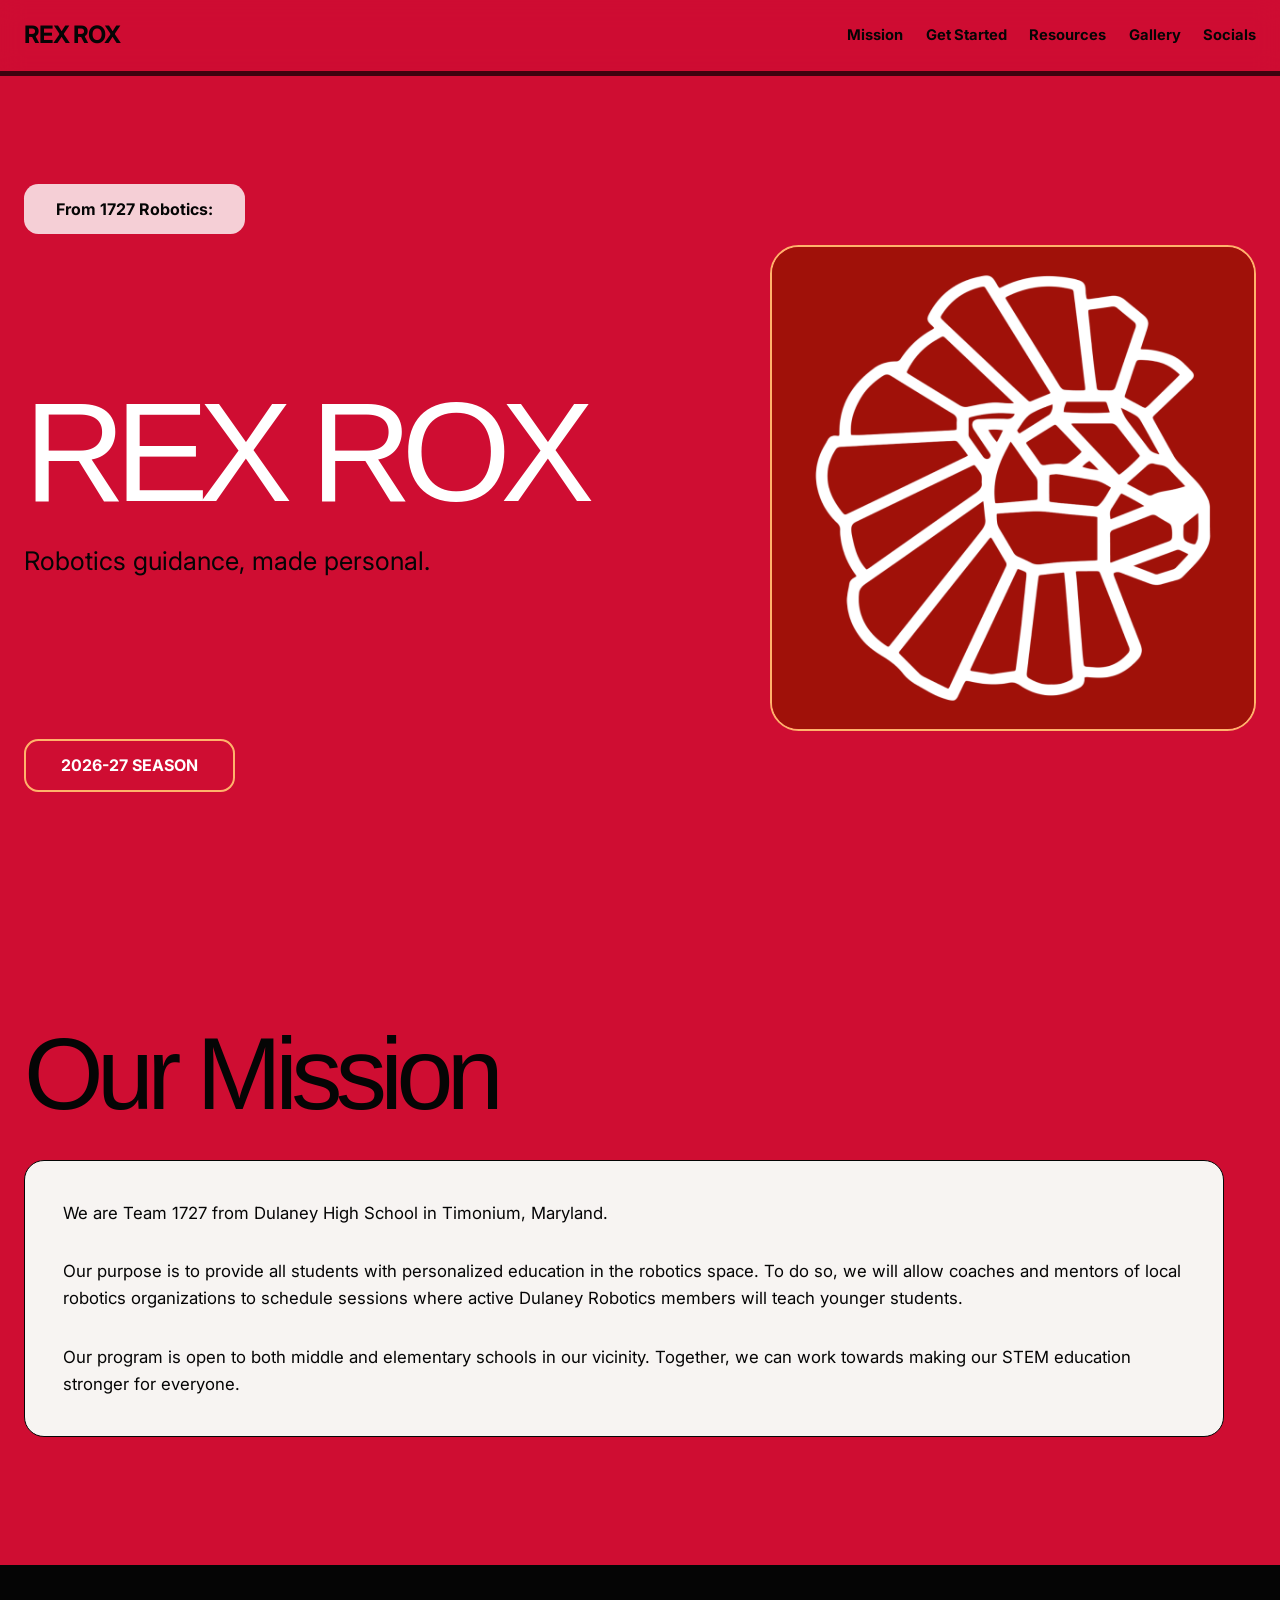
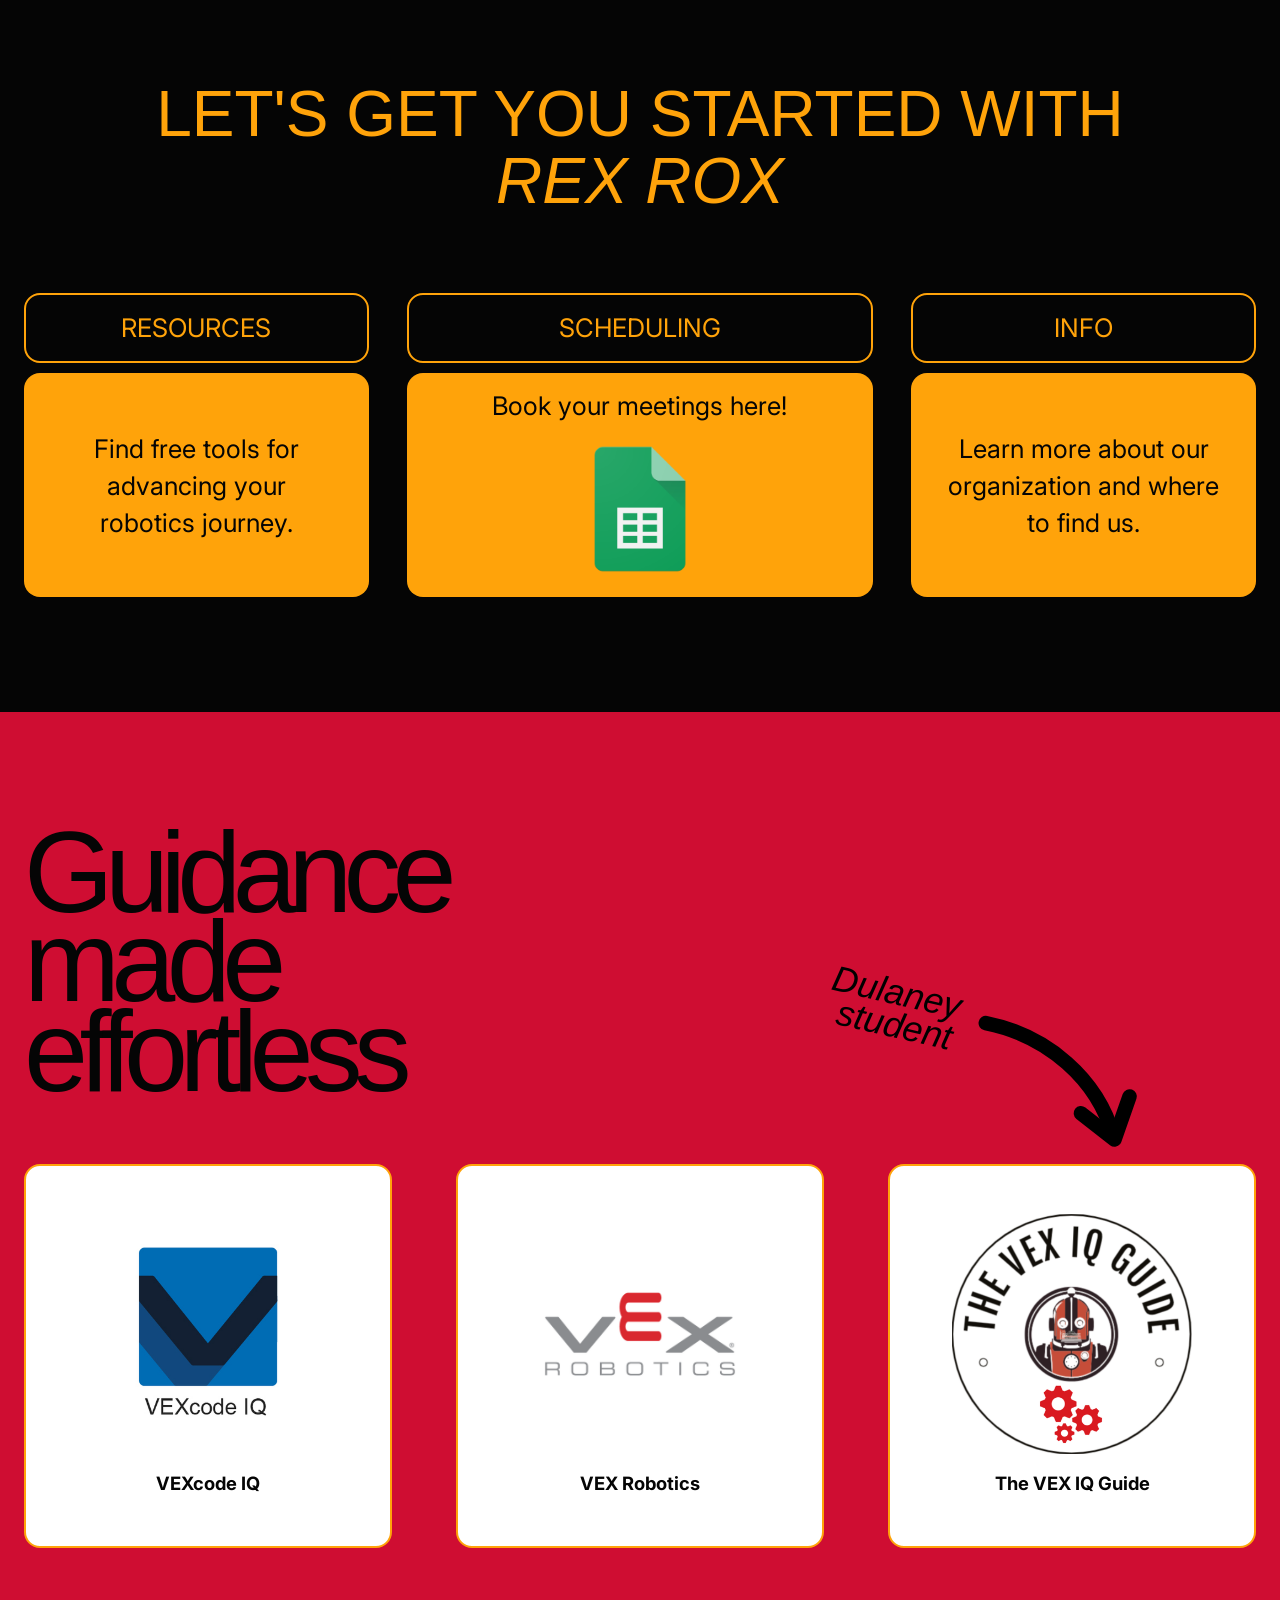
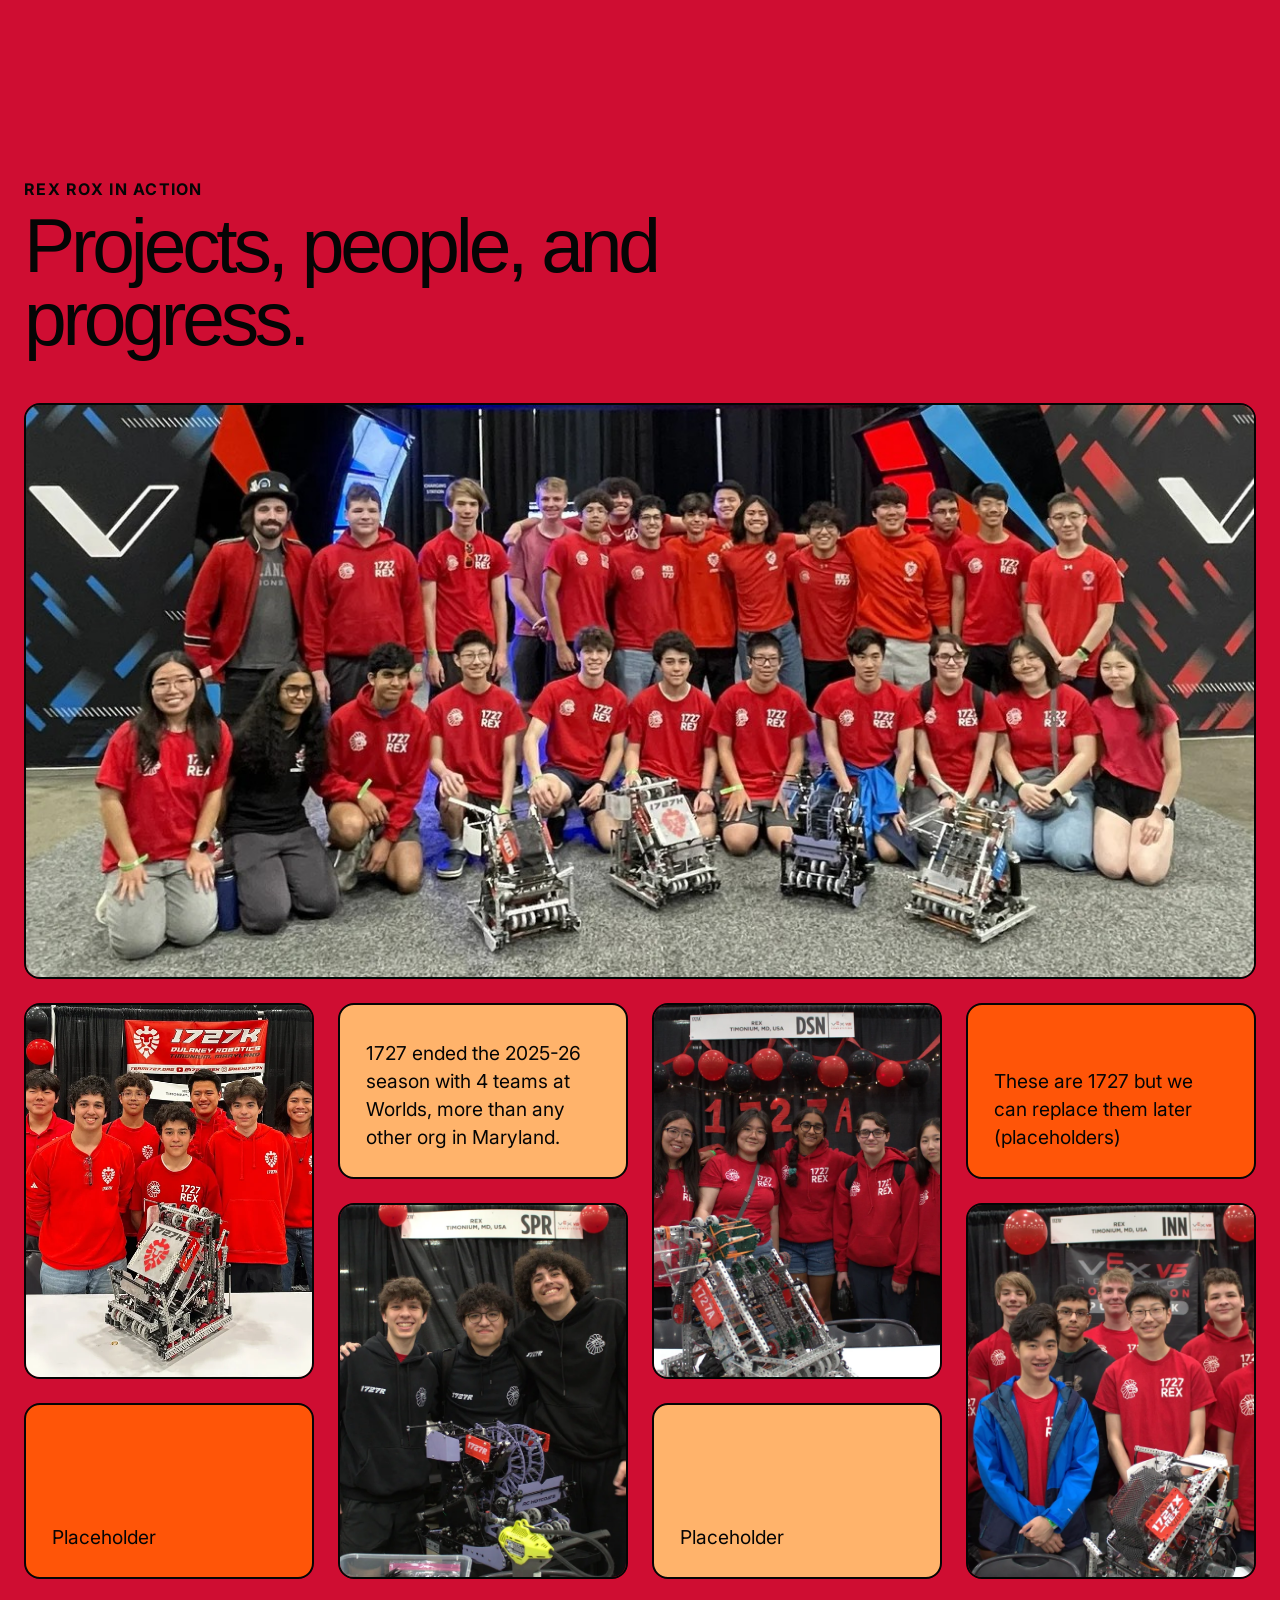
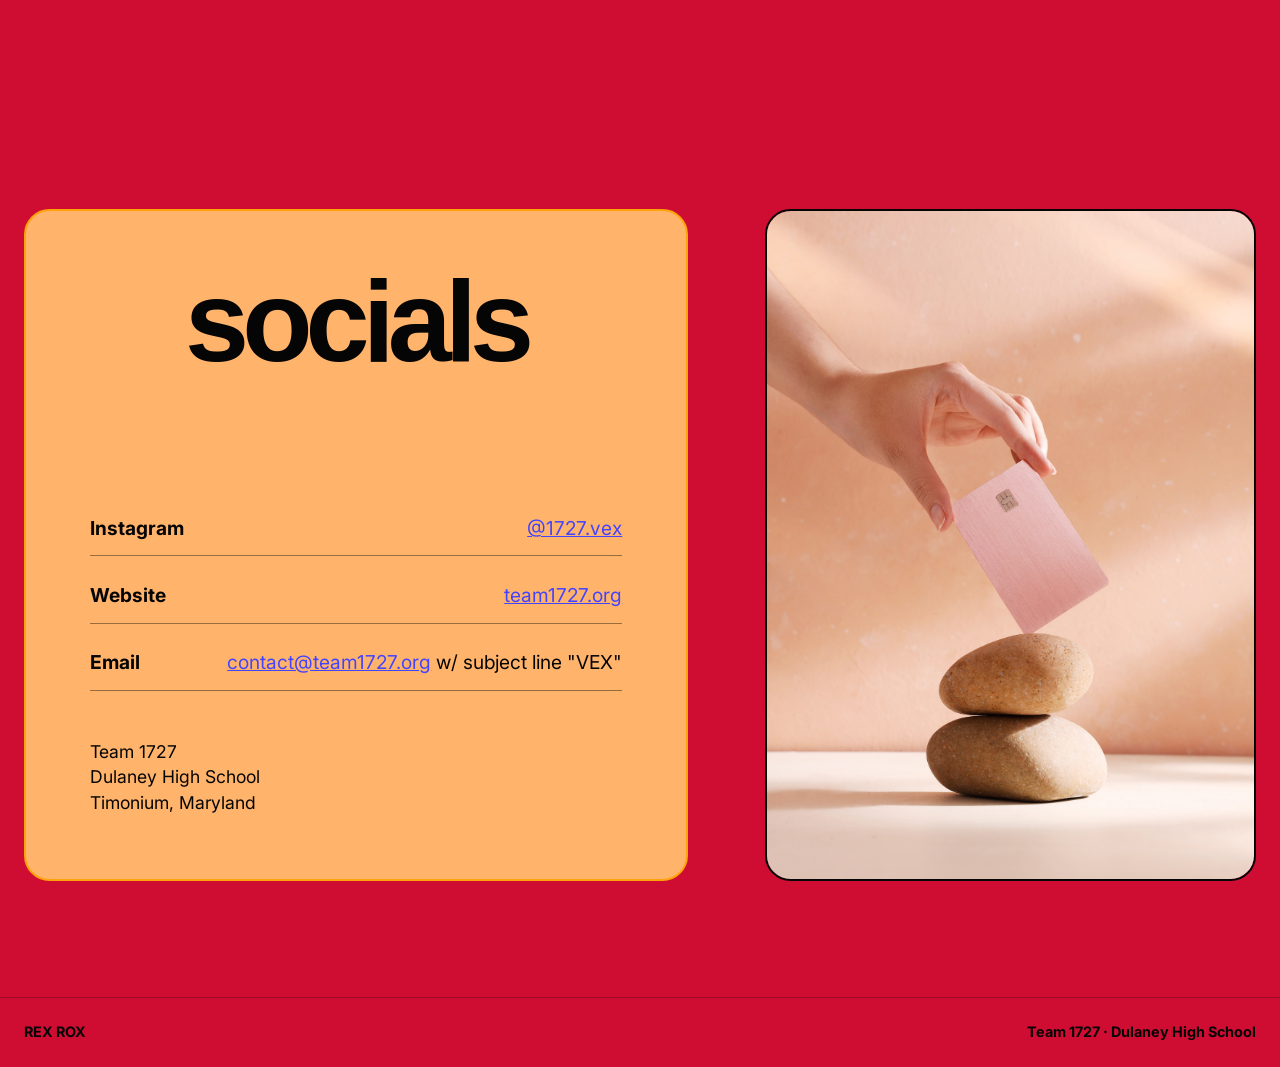
==== index.html @ f6fce79f "Initial commit" ====
<!doctype html>
<html lang="en">
<head>
    <meta charset="utf-8">
    <meta name="viewport" content="width=device-width, initial-scale=1">
    <meta name="description" content="REX ROX robotics mentoring and resources from Dulaney High School Team 1727.">
    <title>REX ROX | Dulaney Robotics</title>
    <link rel="stylesheet" href="css/style.css">
    <script src="js/main.js" defer></script>

    <link rel="preconnect" href="https://fonts.googleapis.com">
    <link rel="preconnect" href="https://fonts.gstatic.com" crossorigin>
    <link href="https://fonts.googleapis.com/css2?family=Anta&display=swap" rel="stylesheet">
    <link href="https://fonts.googleapis.com/css2?family=Inter:ital,opsz,wght@0,14..32,100..900;1,14..32,100..900&display=swap" rel="stylesheet">
</head>

<body>
    <header class="site-header">
        <a class="brand" href="#home" aria-label="REX ROX home">REX ROX</a>

        <button class="nav-toggle" type="button" aria-expanded="false" aria-controls="site-nav">
            <span class="sr-only">Toggle navigation</span>
            <span></span><span></span><span></span>
        </button>

        <nav id="site-nav" class="site-nav" aria-label="Main navigation">
            <a href="#mission">Mission</a>
            <a href="#get-started">Get Started</a>
            <a href="#resources">Resources</a>
            <a href="#gallery">Gallery</a>
            <a href="#socials">Socials</a>
        </nav>
    </header>

    <main>
        <section id="home" class="hero section-shell">
            <div class="hero-copy">
                <p class="issue-pill">From 1727 Robotics:</p>

                <div>
                    <h1>REX ROX</h1>
                    <p class="hero-kicker">Robotics guidance, made personal.</p>
                </div>

                <p class="date-pill">2026-27 SEASON</p>
            </div>

            <figure class="hero-media">
                <img src="assets/images/hero.jpg" alt="Person holding a smartphone over colorful fabric">
            </figure>
        </section>

        <section id="mission" class="mission section-shell">
            <h2>Our Mission</h2>

            <div class="mission-card">
                <p>We are Team 1727 from Dulaney High School in Timonium, Maryland.</p>

                <p>
                    Our purpose is to provide all students with personalized education in the robotics
                    space. To do so, we will allow coaches and mentors of local robotics organizations to
                    schedule sessions where active Dulaney Robotics members will teach younger students.
                </p>

                <p>
                    Our program is open to both middle and elementary schools in our vicinity. Together,
                    we can work towards making our STEM education stronger for everyone.
                </p>
            </div>
        </section>

        <section id="get-started" class="start-section">
            <div class="section-shell">
                <header class="start-heading">
                    <h2>LET'S GET YOU STARTED WITH<br><em>REX ROX</em></h2>
                </header>

                <div class="action-grid">
                    <a class="action-card action-card--resource" href="#resources">
                        <span class="action-label">RESOURCES</span>
                        <span class="action-body">Find free tools for advancing your robotics journey.</span>
                    </a>

                    <a class="action-card action-card--schedule" href="https://docs.google.com/spreadsheets/d/1IU0EUHsjymQOoODpuxYJ7cQ1q6GBQCWFBtuAosL1QFA/edit?gid=0#gid=0" target="_blank">
                        <span class="action-label">SCHEDULING</span>
                        <span class="action-media">
                            <span>Book your meetings here!</span>
                            <img src="assets/images/scheduling.png" alt="" aria-hidden="true">
                        </span>
                    </a>

                    <a class="action-card action-card--info" href="https://team1727.org/our-team" target="_blank">
                        <span class="action-label">INFO</span>
                        <span class="action-body">Learn more about our organization and where to find us.</span>
                    </a>
                </div>
            </div>
        </section>

        <section id="resources" class="resources section-shell">
            <div class="resources-heading">
                <h2>Guidance<br>made<br>effortless</h2>
                <img
                    class="student-callout"
                    src="assets/images/dulaney-student-arrow.svg"
                    alt="Dulaney student"
                >
            </div>

            <div class="resource-grid">
                <a class="resource-card" href="https://codeiq.vex.com/" target="_blank" rel="noopener">
                    <img src="assets/images/vexcode-iq.png" alt="VEXcode IQ">
                    <span>VEXcode IQ</span>
                </a>

                <a class="resource-card" href="https://www.vexrobotics.com/iq?srsltid=AfmBOopEetBI8MsRSYIRznDxkiEXMCBzP-EUGazJjkiBVzylo7LM4xaL" target="_blank" rel="noopener">
                    <img src="assets/images/vex-robotics.png" alt="VEX Robotics">
                    <span>VEX Robotics</span>
                </a>

                <a class="resource-card resource-card--featured" href="https://www.youtube.com/@TheVEXIQGuide" target="_blank" rel="noopener">
                    <img src="assets/images/vex-iq-guide.png" alt="The VEX IQ Guide">
                    <span>The VEX IQ Guide</span>
                </a>
            </div>
        </section>

        <section id="gallery" class="gallery section-shell">
            <header class="gallery-heading">
                <p class="eyebrow">REX ROX IN ACTION</p>
                <h2>Projects, people, and progress.</h2>
            </header>

            <div class="gallery-grid">
                <figure class="gallery-item gallery-item--large">
                    <img src="assets/images/gallery-placeholder-1.jpg" alt="Gallery placeholder">
                </figure>

                                
                <figure class="gallery-item gallery-item--tall">
                    <img src="assets/images/gallery-placeholder-5.jpg" alt="Gallery placeholder">
                </figure>

                <article class="gallery-note gallery-note--peach">
                    <p>1727 ended the 2025-26 season with 4 teams at Worlds, more than any other org in Maryland.</p>
                </article>

                <figure class="gallery-item gallery-item--tall">
                    <img src="assets/images/gallery-placeholder-2.jpg" alt="Gallery placeholder">
                </figure>
                
                <article class="gallery-note gallery-note--orange">
                    <p>These are 1727 but we can replace them later (placeholders)</p>
                </article>

                <figure class="gallery-item gallery-item--tall">
                    <img src="assets/images/gallery-placeholder-3.jpg" alt="Gallery placeholder">
                </figure>

                <figure class="gallery-item gallery-item--tall">
                    <img src="assets/images/gallery-placeholder-4.jpg" alt="Gallery placeholder">
                </figure>

                <article class="gallery-note gallery-note--orange">
                    <p>Placeholder</p>
                </article>

                <article class="gallery-note gallery-note--peach">
                    <p>Placeholder</p>
                </article>
                
            </div>
        </section>

        <section id="socials" class="socials section-shell">
            <div class="social-card">
                <h2>socials</h2>

                <div class="social-links">
                    <a href="https://www.instagram.com/1727.vex/" target="_blank">Instagram <span class="social-link">@1727.vex</span></a>
                    <a href="https://team1727.org/about-vex" target="_blank">Website <span class="social-link">team1727.org</span></a>
                    <a href="mailto:contact@team1727.org">Email <span> <span class="social-link">contact@team1727.org</span> w/ subject line "VEX"</span></a>
                </div>

                <p class="social-note">
                    Team 1727<br>
                    Dulaney High School<br>
                    Timonium, Maryland
                </p>
            </div>

            <figure class="social-photo">
                <img src="assets/images/social-placeholder.jpg" alt="Placeholder image from the original Canva presentation">
            </figure>
        </section>
    </main>

    <footer class="site-footer">
        <span>REX ROX</span>
        <span>Team 1727 · Dulaney High School</span>
    </footer>
</body>
</html>
---- css/style.css ----
:root {
    --red: #cf0d32;
    --orange: #ffa30a;
    --peach: #ffb36b;
    --black: #050505;
    --white: #ffffff;
    --radius: 1.25rem;
    --page-width: 92rem;
    --header-height: 4.75rem;
}

*, *::before, *::after { box-sizing: border-box; }

html {
    scroll-behavior: smooth;
    scroll-padding-top: calc(var(--header-height) + 1rem);
}

body {
    margin: 0;
    background: var(--red);
    color: var(--black);
    font-family: 'Inter', Arial, Helvetica, sans-serif;
    line-height: 1.45;
}

h1, h2 {
    font-family: Arial, Helvetica, sans-serif;
}

img { display: block; max-width: 100%; }
a { color: inherit; }

.section-shell {
    width: min(calc(100% - 3rem), var(--page-width));
    margin-inline: auto;
}

.sr-only {
    position: absolute;
    width: 1px;
    height: 1px;
    padding: 0;
    margin: -1px;
    overflow: hidden;
    clip: rect(0, 0, 0, 0);
    white-space: nowrap;
    border: 0;
}

/* Header */

.site-header {
    position: sticky;
    top: 0;
    z-index: 20;
    min-height: var(--header-height);
    display: flex;
    align-items: center;
    justify-content: space-between;
    gap: 2rem;
    padding: .85rem max(1.5rem, calc((100vw - var(--page-width)) / 2));
    background: rgba(207, 13, 50, .92);
    border-bottom: 5px solid rgba(0, 0, 0, 0.7);
    backdrop-filter: blur(12px);
}

.brand {
    font-size: 1.5rem;
    font-weight: 700;
    text-decoration: none;
    letter-spacing: -.04em;
}

.site-nav {
    display: flex;
    gap: 1.4rem;
    align-items: center;
}

.site-nav a {
    text-decoration: none;
    font-size: .92rem;
    font-weight: 700;
}

.site-nav a:hover,
.site-nav a:focus-visible {
    text-decoration: underline;
    text-underline-offset: .35rem;
}

.nav-toggle {
    display: none;
    border: 0;
    background: transparent;
}

.nav-toggle > span:not(.sr-only) {
    width: 1.5rem;
    height: 2px;
    display: block;
    margin: .3rem;
    background: var(--black);
}

/* Hero */

.hero {
    min-height: calc(100svh - var(--header-height));
    display: grid;
    grid-template-columns: minmax(0, 1.15fr) minmax(20rem, .85fr);
    gap: clamp(2rem, 7vw, 7rem);
    align-items: center;
    padding-block: clamp(3rem, 7vw, 6rem);
}

.hero-copy {
    min-height: 38rem;
    display: flex;
    flex-direction: column;
    justify-content: space-between;
    align-items: flex-start;
}

.hero h1 {
    margin: 0;
    color: var(--white);
    font-size: clamp(5rem, 11vw, 10rem);
    font-weight: 400;
    line-height: .82;
    letter-spacing: -.075em;
}

.hero-kicker {
    max-width: 34rem;
    margin: 2rem 0 0;
    font-size: clamp(1.2rem, 2vw, 1.8rem);
}

.issue-pill, .date-pill {
    margin: 0;
    border-radius: .9rem;
    font-size: 1rem;
    font-weight: bold;
    /* font-family: 'Anta', Arial, sans-serif; */
}

.issue-pill {
    min-width: 13rem;
    padding: .85rem 2rem;
    background: rgb(255,255,255,0.8);
    text-align: center;
}

.date-pill {
    padding: .8rem 2.2rem;
    border: 2px solid var(--peach);
    color: var(--white);
}

.hero-media { margin: 0; }

.hero-media img {
    width: 100%;
    aspect-ratio: 4 / 4;
    object-fit: cover;
    border: 2px solid var(--peach);
    border-radius: 1.8rem;
}

/* Mission */

.mission { padding-block: clamp(5rem, 10vw, 9rem); }

.mission h2 {
    margin: 0 0 2.5rem;
    font-size: clamp(4rem, 8vw, 8rem);
    font-weight: 400;
    line-height: .9;
    letter-spacing: -.065em;
}

.mission-card {
    max-width: 75rem;
    padding: clamp(1.75rem, 3vw, 2.75rem);
    background: #f7f4f2;
    border: 1.5px solid var(--black);
    border-radius: var(--radius);

    font-size: clamp(1.05rem, 1.3vw, 1.35rem);
    line-height: 1.6;
}

.mission-card p {
    margin: 0;
    /* max-width: 68ch; */
}
.mission-card p + p { margin-top: 2rem; }

/* Get Started */

.start-section {
    padding-block: clamp(5rem, 9vw, 8rem);
    background: var(--black);
    color: var(--orange);
}

.start-heading { text-align: center; }

.start-heading h2 {
    margin: 0 0 clamp(3rem, 6vw, 6rem);
    font-size: clamp(2.7rem, 5vw, 5rem);
    font-weight: 400;
    line-height: 1.06;
}

.start-heading em { font-weight: 400; }

.action-grid {
    display: grid;
    grid-template-columns: 1fr 1.35fr 1fr;
    gap: clamp(1.5rem, 3vw, 3rem);
    align-items: end;
}

.action-card {
    display: grid;
    gap: .65rem;
    color: inherit;
    text-decoration: none;
    transition: transform 180ms ease;
}

.action-card:hover,
.action-card:focus-visible {
    transform: translateY(-1.1rem);
}

.action-label {
    padding: .9rem 1rem;
    border: 2px solid var(--orange);
    border-radius: 1rem;
    text-align: center;
    font-size: clamp(1.2rem, 2vw, 2rem);
}

.action-body,
.action-media {
    min-height: 14rem;
    display: flex;
    justify-content: center;
    align-items: center;
    padding: 2rem;
    border-radius: 1rem;
    background: var(--orange);
    color: var(--black);
    text-align: center;
    font-size: clamp(1.2rem, 2vw, 1.7rem);
}

.action-media {
    flex-direction: column;
    overflow: hidden;
    padding: 0;
}

.action-media > span { padding: .35rem 1rem; }

.action-media img {
    width: auto;
    height: auto;
    min-height: 10rem;
    max-height: 10rem;
    object-fit: cover;
    padding: 1rem 0;
}

/* Resources */

.resources { padding-block: clamp(5rem, 9vw, 8rem); }

.resources-heading {
    position: relative;
    min-height: 21rem;
}

.resources-heading h2 {
    margin: 0;
    font-size: clamp(4.5rem, 9vw, 8.6rem);
    font-weight: 400;
    line-height: .78;
    letter-spacing: -.075em;
}

.resources-heading {
    position: relative;
}

.student-callout {
    position: absolute;
    top: 8rem;
    right: 5rem;
    width: clamp(12rem, 28vw, 24rem);
    height: auto;
}

.resource-grid {
    display: grid;
    grid-template-columns: repeat(3, 1fr);
    gap: clamp(1.5rem, 5vw, 6rem);
}

.resource-card {
    min-height: 24rem;
    display: flex;
    flex-direction: column;
    justify-content: center;
    gap: 1rem;
    padding: 2rem;
    background: var(--white);
    border: 2px solid var(--orange);
    border-radius: 1rem;
    text-align: center;
    text-decoration: none;
    transition: transform 180ms ease, box-shadow 180ms ease;
}

.resource-card:hover,
.resource-card:focus-visible {
    transform: translateY(-.4rem);
    box-shadow: 0 1rem 0 rgba(0, 0, 0, .12);
}

.resource-card img {
    width: 100%;
    height: 15rem;
    object-fit: contain;
}

.resource-card span {
    font-size: 1.15rem;
    font-weight: 700;
}

/* Gallery */

.gallery { padding-block: clamp(5rem, 9vw, 8rem); }
.gallery-heading { margin-bottom: 3rem; }

.eyebrow {
    margin: 0 0 .5rem;
    font-weight: 700;
    letter-spacing: .08em;
}

.gallery-heading h2 {
    max-width: 50rem;
    margin: 0;
    font-size: clamp(3rem, 6vw, 6rem);
    font-weight: 400;
    line-height: .95;
    letter-spacing: -.055em;
}

.gallery-grid {
    display: grid;
    grid-template-columns: repeat(4, 1fr);
    grid-auto-rows: 11rem;
    gap: 1.5rem;
}

.gallery-item,
.gallery-note {
    margin: 0;
    overflow: hidden;
    border: 2px solid var(--black);
    border-radius: 1rem;
}

.gallery-item img {
    width: 100%;
    height: 100%;
    object-fit: cover;
}

.gallery-item--large,
.gallery-note--large {
    grid-column: span 4;
    grid-row: span 3;
}

.gallery-item--tall,
.gallery-note--tall {
    grid-row: span 2;
}

.gallery-note {
    display: flex;
    align-items: flex-end;
    padding: 1.6rem;
    font-size: 1.2rem;
}

.gallery-note p { margin: 0; }
.gallery-note--orange { background: #ff5508; }
.gallery-note--peach { background: var(--peach); }

/* Socials */

.socials {
    display: grid;
    grid-template-columns: 1.15fr .85fr;
    gap: clamp(2rem, 6vw, 6rem);
    padding-block: clamp(5rem, 9vw, 8rem);
}

.social-card {
    min-height: 40rem;
    display: flex;
    flex-direction: column;
    padding: clamp(2rem, 5vw, 5rem);
    background: var(--peach);
    border: 2px solid var(--orange);
    border-radius: 1.6rem;
}

.social-card h2 {
    margin: 0 0 auto;
    text-align: center;
    font-size: clamp(5rem, 9vw, 9rem);
    font-weight: 700;
    line-height: .8;
    letter-spacing: -.06em;
}

.social-links {
    display: grid;
    gap: .8rem;
    margin-top: 4rem;
}

.social-links a {
    display: flex;
    justify-content: space-between;
    gap: 2rem;
    padding-block: .8rem;
    border-bottom: 1px solid rgba(0, 0, 0, .4);
    text-decoration: none;
    font-size: 1.2rem;
    font-weight: 700;
}

.social-links span { font-weight: 400; }

.social-link {
    color: #4444ff;
    text-decoration: underline;
}

.social-note {
    margin: 3rem 0 0;
    font-size: 1.1rem;
}

.social-photo { margin: 0; }

.social-photo img {
    width: 100%;
    height: min(42rem, 70vw);
    object-fit: cover;
    border: 2px solid var(--black);
    border-radius: 1.6rem;
}

.social-photo figcaption {
    margin-top: .75rem;
    font-size: .9rem;
}

/* Footer */

.site-footer {
    display: flex;
    justify-content: space-between;
    gap: 2rem;
    padding: 1.5rem max(1.5rem, calc((100vw - var(--page-width)) / 2));
    border-top: 1px solid rgba(0, 0, 0, .25);
    font-size: .9rem;
    font-weight: bold;
}

/* Responsive Changes */

@media (max-width: 960px) {
     .gallery-grid {
        grid-template-columns: repeat(2,1fr);
        grid-auto-rows: auto;
        gap: 1rem;
    }

    .gallery-item--large,
    .gallery-note--large {
        display: none;
    }

    .gallery-item,
    .gallery-note,
    .gallery-item--tall,
    .gallery-note--tall {
        grid-column: auto;
        grid-row: auto;
        width: 100%;
    }

    .gallery-item img {
        width: 100%;
        height: auto;
        object-fit: cover;
    }

    .gallery-note {
        min-height: 10rem;
    }
}

@media (max-width: 900px) {
    .site-header {
        align-items: center;
        flex-wrap: wrap;
    }

    .nav-toggle {
        display: block;
        cursor: pointer;
    }

    .site-nav {
        width: 100%;
        display: none;
        flex-direction: column;
        align-items: flex-start;
        padding-bottom: 1rem;
    }

    .site-nav.is-open { display: flex; }

    .hero {
        grid-template-columns: 1fr;
        min-height: auto;
    }

    .hero-copy { min-height: 29rem; }
    .hero-media { max-width: 34rem; }

    .action-grid,
    .resource-grid,
    .socials {
        grid-template-columns: 1fr;
    }

    .action-card--schedule { order: -1; }

    .resources-heading { min-height: 18rem; }
    .resource-card { min-height: 19rem; }

    .gallery-grid { grid-template-columns: repeat(2, 1fr); }
    .social-photo img { display: none; }
}

@media (max-width: 768px) {
    .student-callout {
        display: none;
    }

    .action-body,
    .action-media {
        min-height: 10rem;
    }

    .resources-heading h2 {
        font-size: clamp(3.2rem, 15vw, 4rem);
        line-height: 0.85;
    }

    .resources-heading {
        min-height: auto;
        margin-bottom: 2rem;
    }

    .resource-card {
        min-height: auto;
        padding: 1.5rem;
    }

    .resource-card img {
        height: auto;
        max-height: 10rem;
        object-fit: contain;
    }

    .action-media img {
        max-height: 8rem;
        min-height: 6rem;
    }
    
    .social-links a,
    .site-footer {
        flex-direction: column;
        gap: .25rem;
    }
}

@media (max-width: 560px) {
    .section-shell {
        width: min(calc(100% - 2rem), var(--page-width));
    }

    .hero { padding-top: 2rem; }
    .hero-copy { min-height: 23rem; }

    .hero h1 {
        font-size: clamp(4.4rem, 25vw, 7rem);
    }

    .issue-pill { min-width: 10rem; }

    .mission h2,
    .resources-heading h2 {
        font-size: clamp(3.7rem, 20vw, 6rem);
    }

    .mission-card { font-size: 1.15rem; }

    .resources-heading { min-height: 15rem; }

    .gallery-grid { grid-template-columns: 1fr; }

    .social-card { min-height: 32rem; }
}

@media (prefers-reduced-motion: reduce) {
    html { scroll-behavior: auto; }

    *, *::before, *::after {
        transition-duration: .01ms !important;
        animation-duration: .01ms !important;
    }
}
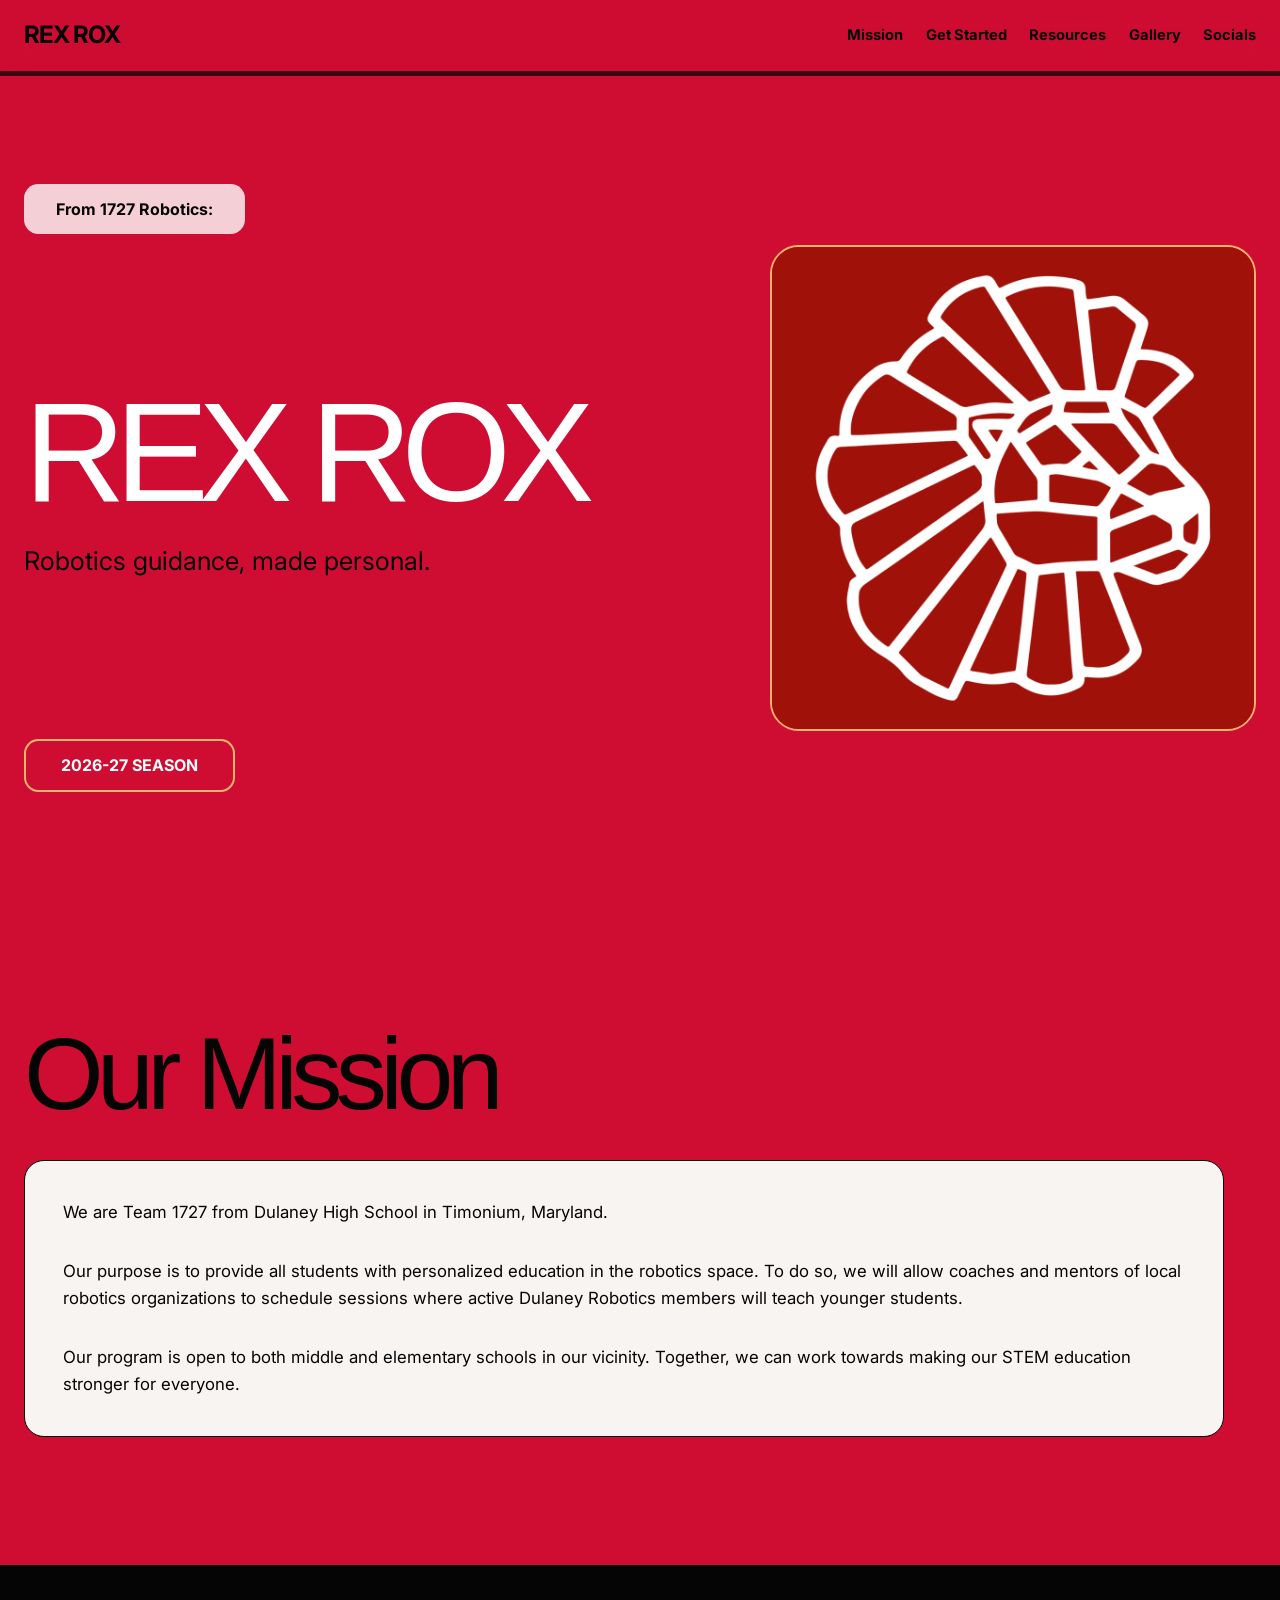
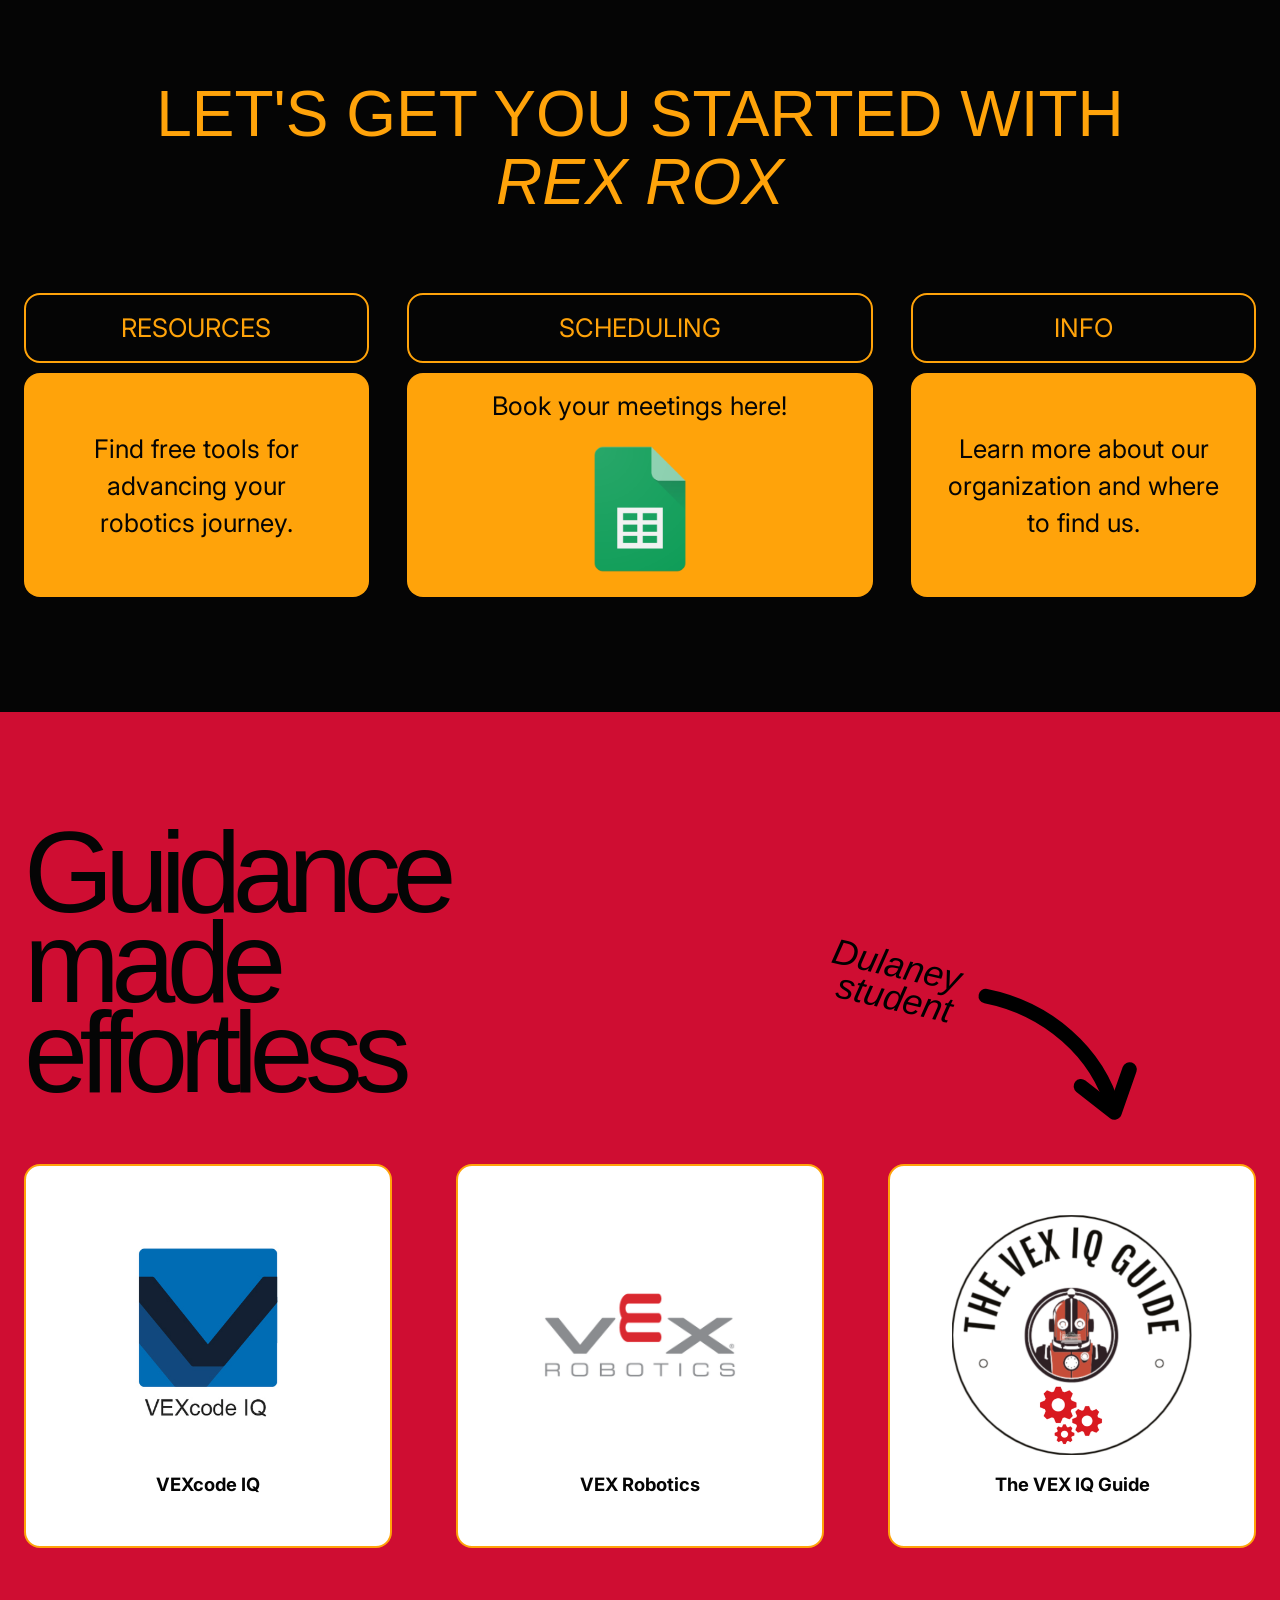
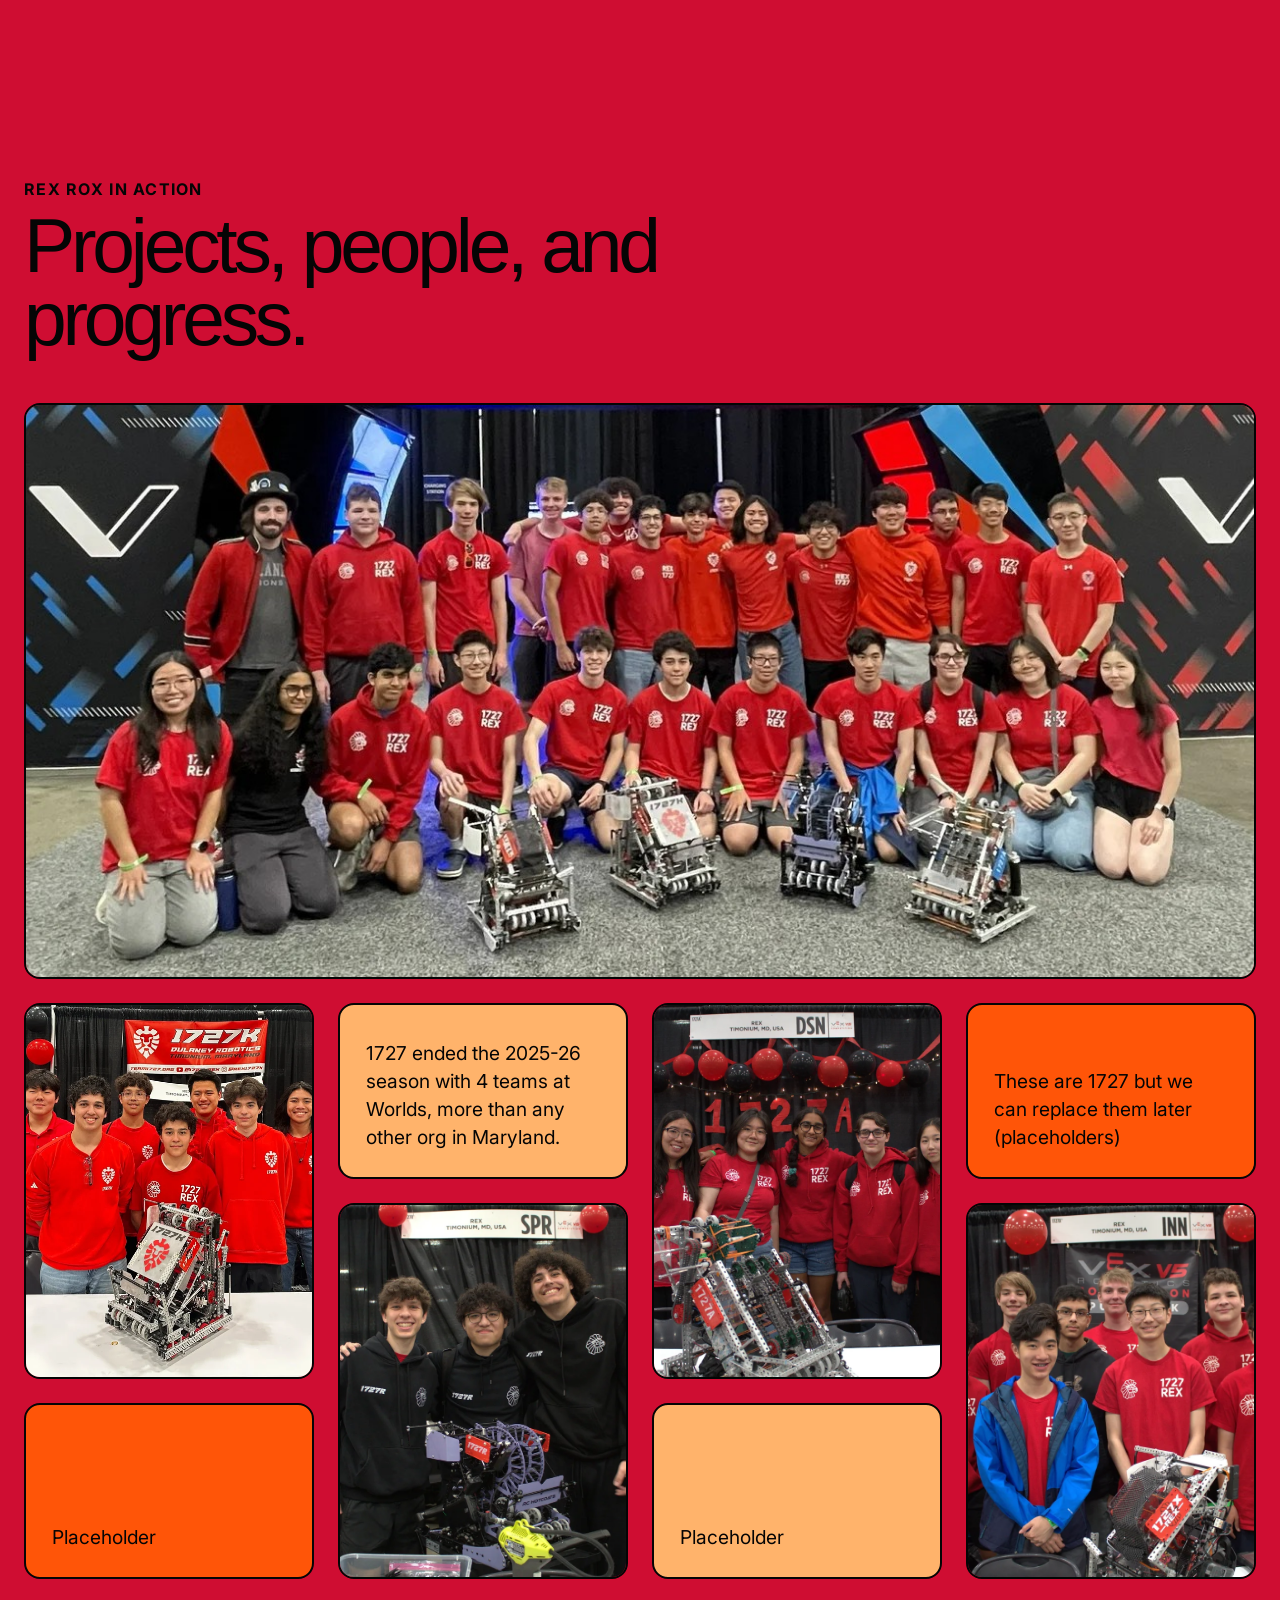
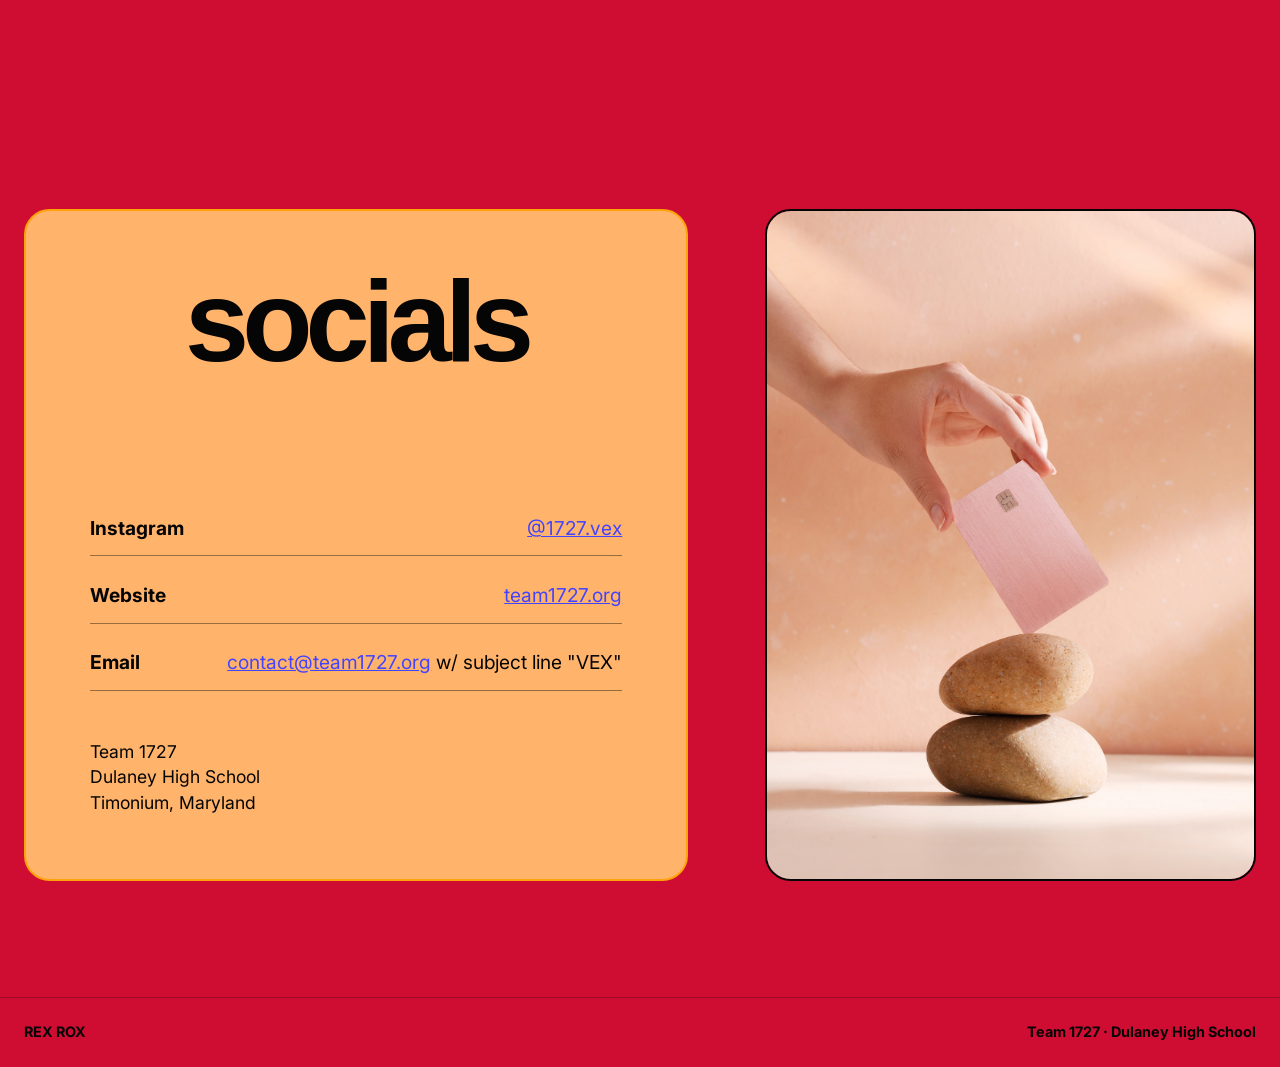
==== commit a34f1e84: "Added animations" ====
--- a/index.html
+++ b/index.html
@@ -5,6 +5,7 @@
     <meta name="viewport" content="width=device-width, initial-scale=1">
     <meta name="description" content="REX ROX robotics mentoring and resources from Dulaney High School Team 1727.">
     <title>REX ROX | Dulaney Robotics</title>
+    <link rel="icon" type="image/png" href="assets/images/favicon.png">
     <link rel="stylesheet" href="css/style.css">
     <script src="js/main.js" defer></script>
 
@@ -51,9 +52,11 @@
         </section>
 
         <section id="mission" class="mission section-shell">
-            <h2>Our Mission</h2>
-
-            <div class="mission-card">
+            <div class="reveal reveal-left">
+                <h2>Our Mission</h2>
+            </div>
+
+            <div class="mission-card reveal reveal-left reveal-delay-1">
                 <p>We are Team 1727 from Dulaney High School in Timonium, Maryland.</p>
 
                 <p>
@@ -71,11 +74,11 @@
 
         <section id="get-started" class="start-section">
             <div class="section-shell">
-                <header class="start-heading">
+                <header class="start-heading reveal reveal-up">
                     <h2>LET'S GET YOU STARTED WITH<br><em>REX ROX</em></h2>
                 </header>
 
-                <div class="action-grid">
+                <div class="action-grid reveal reveal-up reveal-delay-1">
                     <a class="action-card action-card--resource" href="#resources">
                         <span class="action-label">RESOURCES</span>
                         <span class="action-body">Find free tools for advancing your robotics journey.</span>
@@ -98,16 +101,16 @@
         </section>
 
         <section id="resources" class="resources section-shell">
-            <div class="resources-heading">
+            <div class="resources-heading reveal reveal-right">
                 <h2>Guidance<br>made<br>effortless</h2>
                 <img
-                    class="student-callout"
+                    class="student-callout reveal reveal-right reveal-delay-1"
                     src="assets/images/dulaney-student-arrow.svg"
                     alt="Dulaney student"
                 >
             </div>
 
-            <div class="resource-grid">
+            <div class="resource-grid reveal reveal-right reveal-delay-1">
                 <a class="resource-card" href="https://codeiq.vex.com/" target="_blank" rel="noopener">
                     <img src="assets/images/vexcode-iq.png" alt="VEXcode IQ">
                     <span>VEXcode IQ</span>
@@ -126,12 +129,12 @@
         </section>
 
         <section id="gallery" class="gallery section-shell">
-            <header class="gallery-heading">
+            <header class="gallery-heading reveal reveal-left">
                 <p class="eyebrow">REX ROX IN ACTION</p>
                 <h2>Projects, people, and progress.</h2>
             </header>
 
-            <div class="gallery-grid">
+            <div class="gallery-grid reveal reveal-left reveal-delay-1">
                 <figure class="gallery-item gallery-item--large">
                     <img src="assets/images/gallery-placeholder-1.jpg" alt="Gallery placeholder">
                 </figure>
--- a/css/style.css
+++ b/css/style.css
@@ -79,15 +79,31 @@
 }
 
 .site-nav a {
+    position: relative;
     text-decoration: none;
     font-size: .92rem;
     font-weight: 700;
 }
 
-.site-nav a:hover,
-.site-nav a:focus-visible {
-    text-decoration: underline;
-    text-underline-offset: .35rem;
+.site-nav a::after {
+    content: "";
+    position: absolute;
+
+    left: 50%;
+    bottom: -0.35rem;
+
+    width: 0;
+    height: 2px;
+
+    background: currentColor;
+
+    transform: translateX(-50%);
+    transition: width 200ms ease;
+}
+
+.site-nav a:hover::after,
+.site-nav a:focus-visible::after {
+    width: 100%;
 }
 
 .nav-toggle {
@@ -299,7 +315,7 @@
 
 .student-callout {
     position: absolute;
-    top: 8rem;
+    bottom: 0rem;
     right: 5rem;
     width: clamp(12rem, 28vw, 24rem);
     height: auto;
@@ -490,6 +506,37 @@
     font-weight: bold;
 }
 
+/* Scroll reveal animation */
+
+.reveal {
+    opacity: 0;
+    transition:
+        opacity 700ms ease,
+        transform 700ms ease;
+    will-change: opacity, transform;
+}
+
+.reveal-left {
+    transform: translateX(-50px);
+}
+
+.reveal-right {
+    transform: translateX(50px);
+}
+
+.reveal-up {
+    transform: translateY(40px);
+}
+
+.reveal-delay-1 {
+    transition-delay: 140ms;
+}
+
+.reveal.is-visible {
+    opacity: 1;
+    transform: translate(0, 0);
+}
+
 /* Responsive Changes */
 
 @media (max-width: 960px) {
@@ -646,4 +693,10 @@
         transition-duration: .01ms !important;
         animation-duration: .01ms !important;
     }
-}
+
+    .reveal {
+        opacity: 1;
+        transform: none;
+        transition: none;
+    }
+}
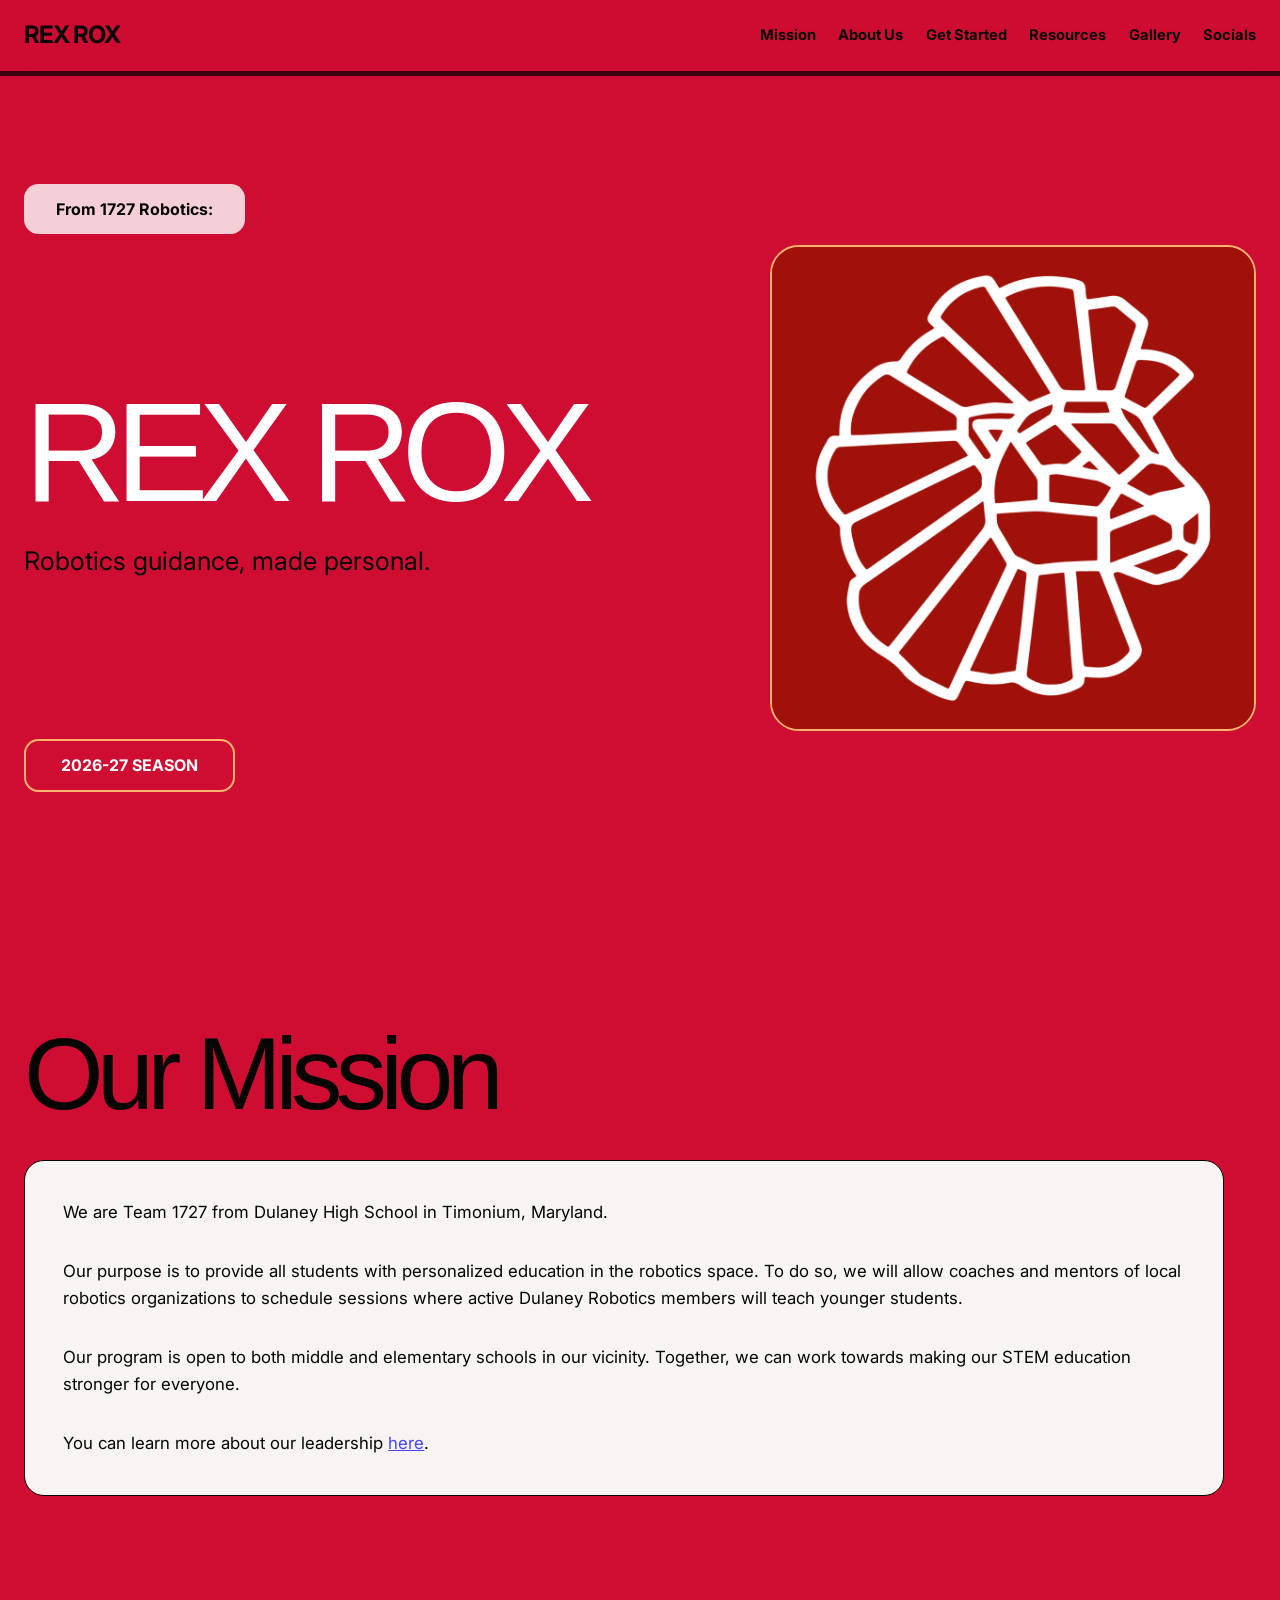
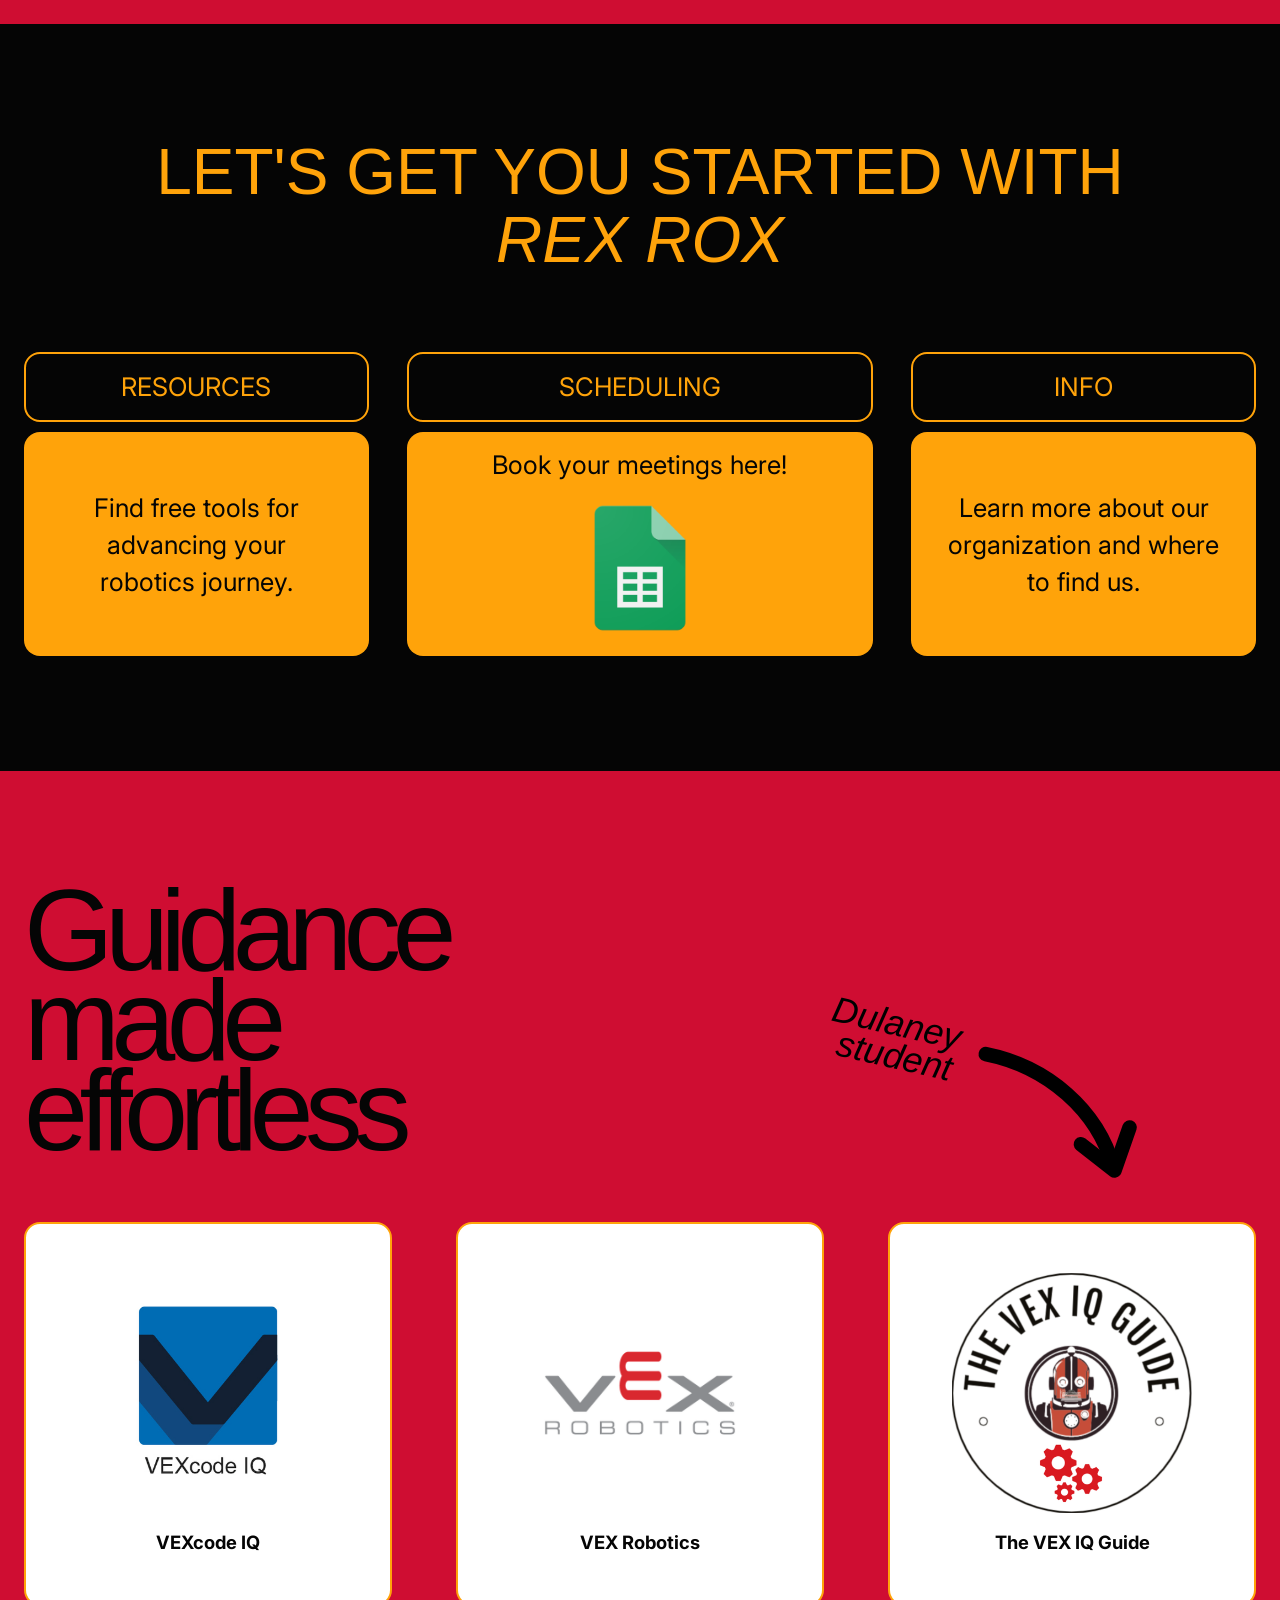
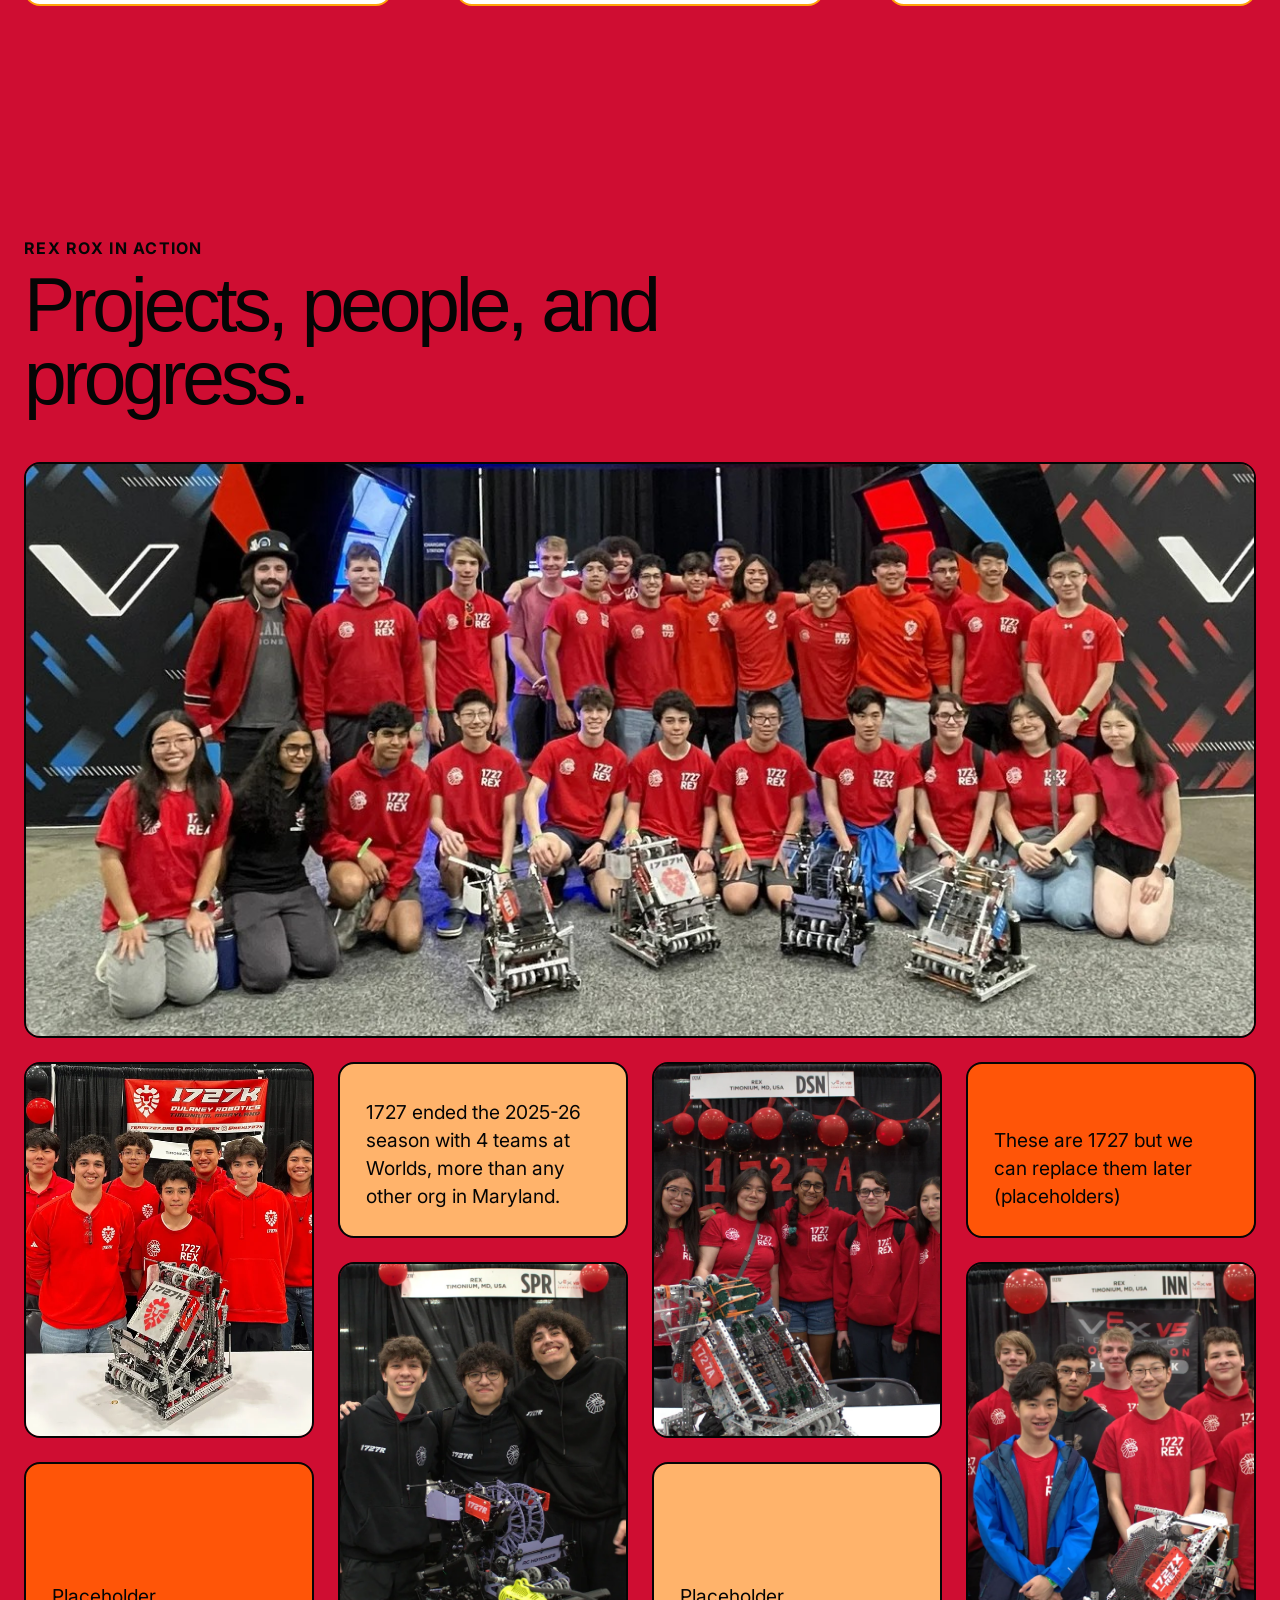
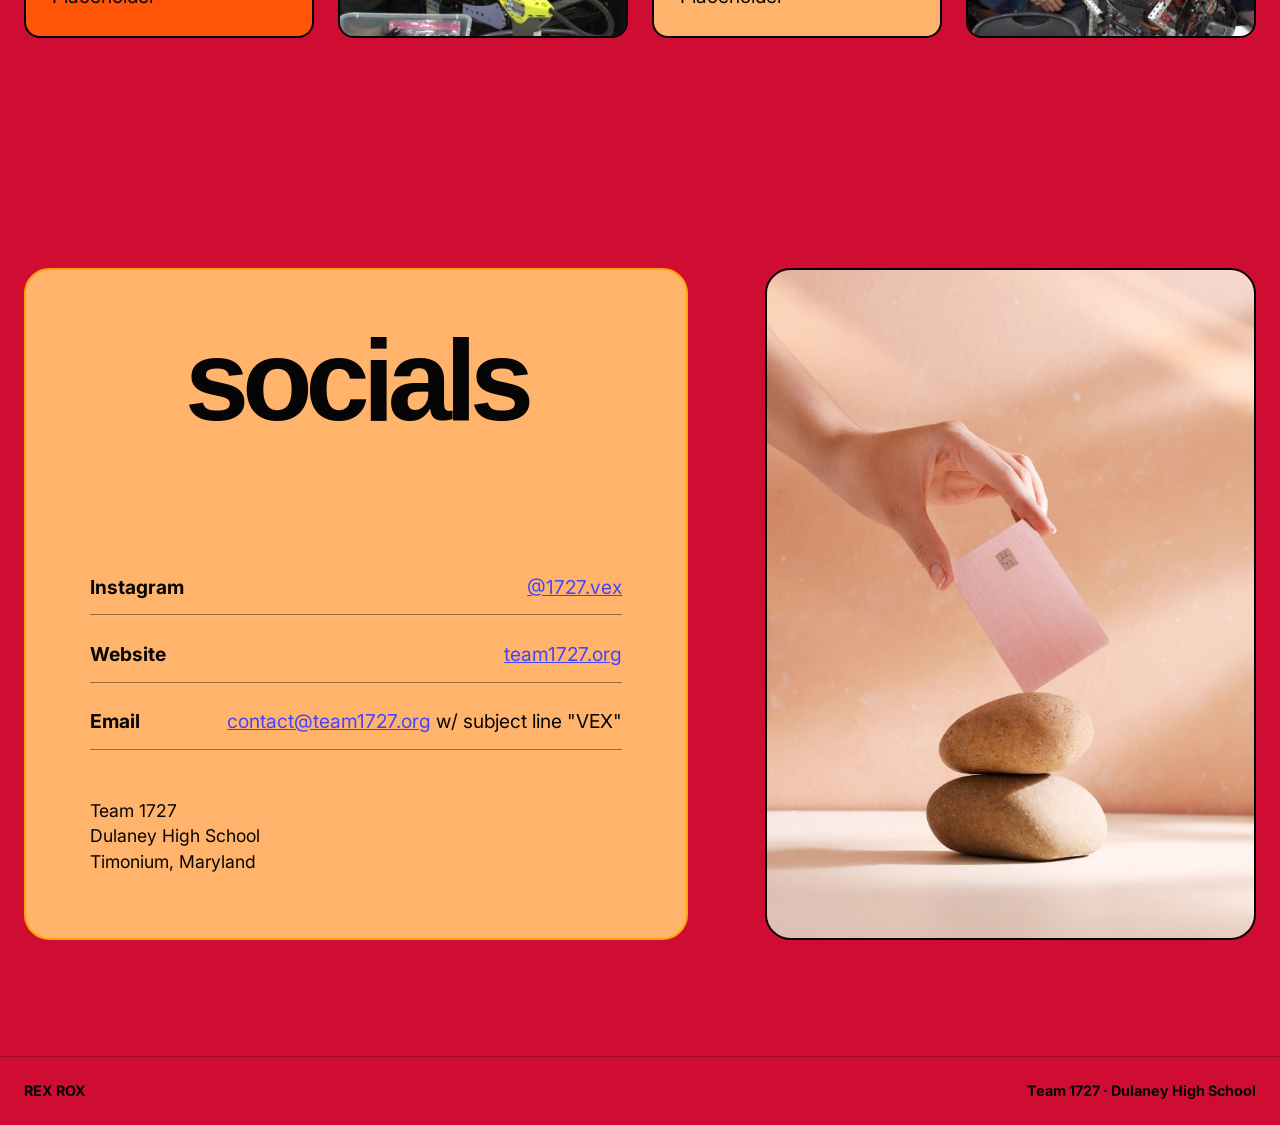
==== commit 052d2d2e: "Added about me section" ====
--- a/index.html
+++ b/index.html
@@ -26,6 +26,7 @@
 
         <nav id="site-nav" class="site-nav" aria-label="Main navigation">
             <a href="#mission">Mission</a>
+            <a href="about.html">About Us</a>
             <a href="#get-started">Get Started</a>
             <a href="#resources">Resources</a>
             <a href="#gallery">Gallery</a>
@@ -68,6 +69,10 @@
                 <p>
                     Our program is open to both middle and elementary schools in our vicinity. Together,
                     we can work towards making our STEM education stronger for everyone.
+                </p>
+
+                <p>
+                    You can learn more about our leadership <a href="about.html" class="about-me-link">here</a>.
                 </p>
             </div>
         </section>
--- a/css/style.css
+++ b/css/style.css
@@ -214,6 +214,11 @@
 }
 .mission-card p + p { margin-top: 2rem; }
 
+.about-me-link {
+    color: #4444ff;
+    text-decoration: underline;
+}
+
 /* Get Started */
 
 .start-section {
@@ -699,4 +704,154 @@
         transform: none;
         transition: none;
     }
+}
+
+
+
+
+
+
+
+/* ============================================================
+   ABOUT / LEADERSHIP PAGE
+   ============================================================ */
+
+.about-main {
+    padding-bottom: 6rem;
+}
+
+.about-intro {
+    padding-block: clamp(4rem, 8vw, 8rem);
+}
+
+.about-intro h1 {
+    max-width: 60rem;
+    margin: 0;
+    font-size: clamp(3.5rem, 7vw, 7rem);
+    font-weight: 400;
+    line-height: 0.95;
+    letter-spacing: -0.055em;
+}
+
+.about-intro-text {
+    max-width: 45rem;
+    margin: 2rem 0 0;
+    font-size: clamp(1.05rem, 1.5vw, 1.35rem);
+    line-height: 1.6;
+}
+
+
+/* Leadership grid */
+
+.leadership {
+    padding-bottom: 4rem;
+}
+
+.leadership-grid {
+    display: grid;
+    grid-template-columns: repeat(3, 1fr);
+    gap: clamp(3rem, 5vw, 5rem) clamp(2rem, 4vw, 4rem);
+}
+
+
+/* Individual member */
+
+.leader-card {
+    display: flex;
+    flex-direction: column;
+    align-items: center;
+}
+
+.leader-photo {
+    width: clamp(10rem, 16vw, 14rem);
+    aspect-ratio: 1;
+    object-fit: cover;
+
+    border-radius: 50%;
+    border: 2px solid var(--black);
+
+    margin-bottom: -2rem;
+
+    position: relative;
+    z-index: 1;
+}
+
+.leader-info {
+    width: 100%;
+    min-height: 17rem;
+
+    padding: 3.5rem 1.75rem 1.75rem;
+
+    background: var(--white);
+    border: 2px solid var(--black);
+    border-radius: var(--radius);
+}
+
+.leader-info h2 {
+    margin: 0;
+    font-size: 1.6rem;
+}
+
+.leader-info ul {
+    padding-left: 1.2rem;
+    margin-left: 0;
+}
+
+.leader-role {
+    margin: 0.35rem 0 1.2rem;
+    font-weight: 600;
+}
+
+.leader-info p:last-child {
+    margin-bottom: 0;
+    line-height: 1.55;
+}
+
+
+/* About page footer link */
+
+.site-footer a {
+    text-decoration: none;
+    font-weight: 600;
+}
+
+.site-footer a:hover {
+    text-decoration: underline;
+}
+
+
+/* Tablet */
+
+@media (max-width: 900px) {
+
+    .leadership-grid {
+        grid-template-columns: repeat(2, 1fr);
+    }
+
+}
+
+
+/* Phone */
+
+@media (max-width: 768px) {
+
+    .leadership-grid {
+        grid-template-columns: 1fr;
+        gap: 3.5rem;
+    }
+
+    .leader-card {
+        max-width: 32rem;
+        width: 100%;
+        margin-inline: auto;
+    }
+
+    .leader-photo {
+        width: 11rem;
+    }
+
+    .leader-info {
+        min-height: auto;
+    }
+
 }
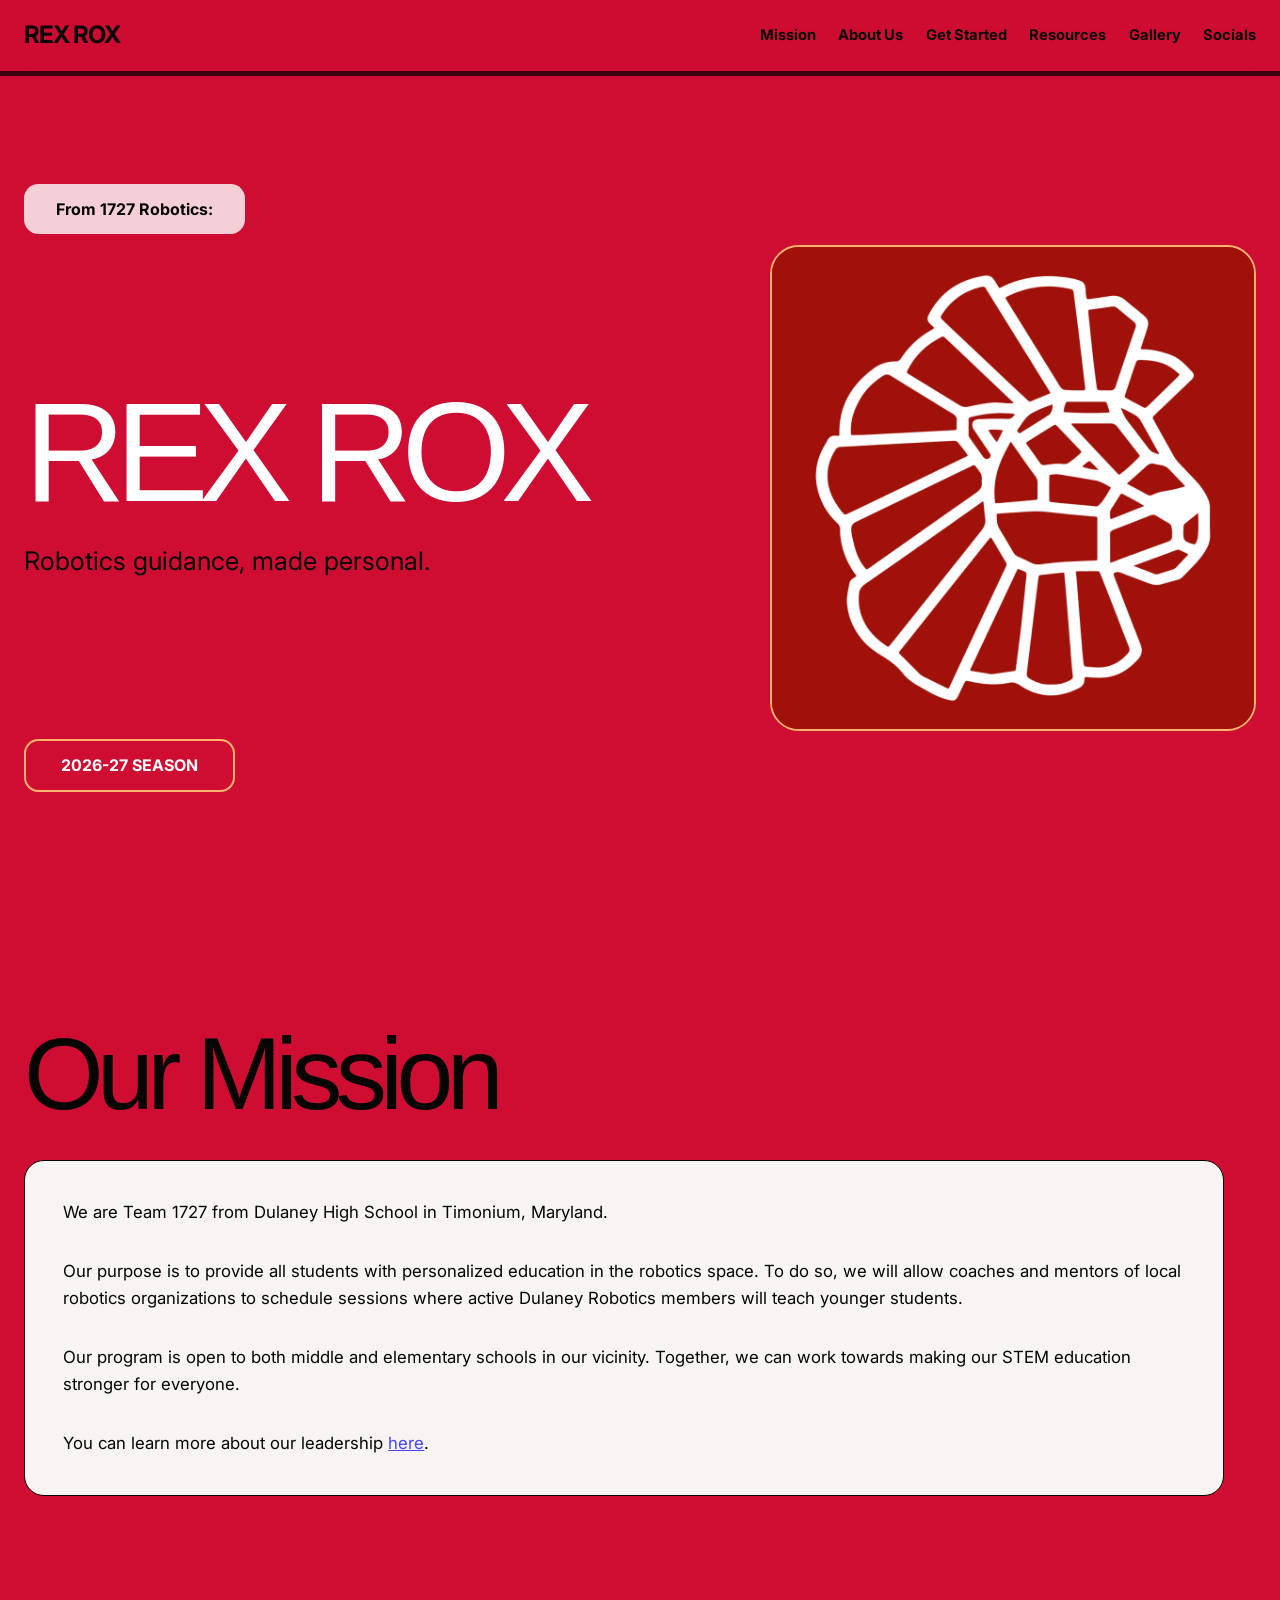
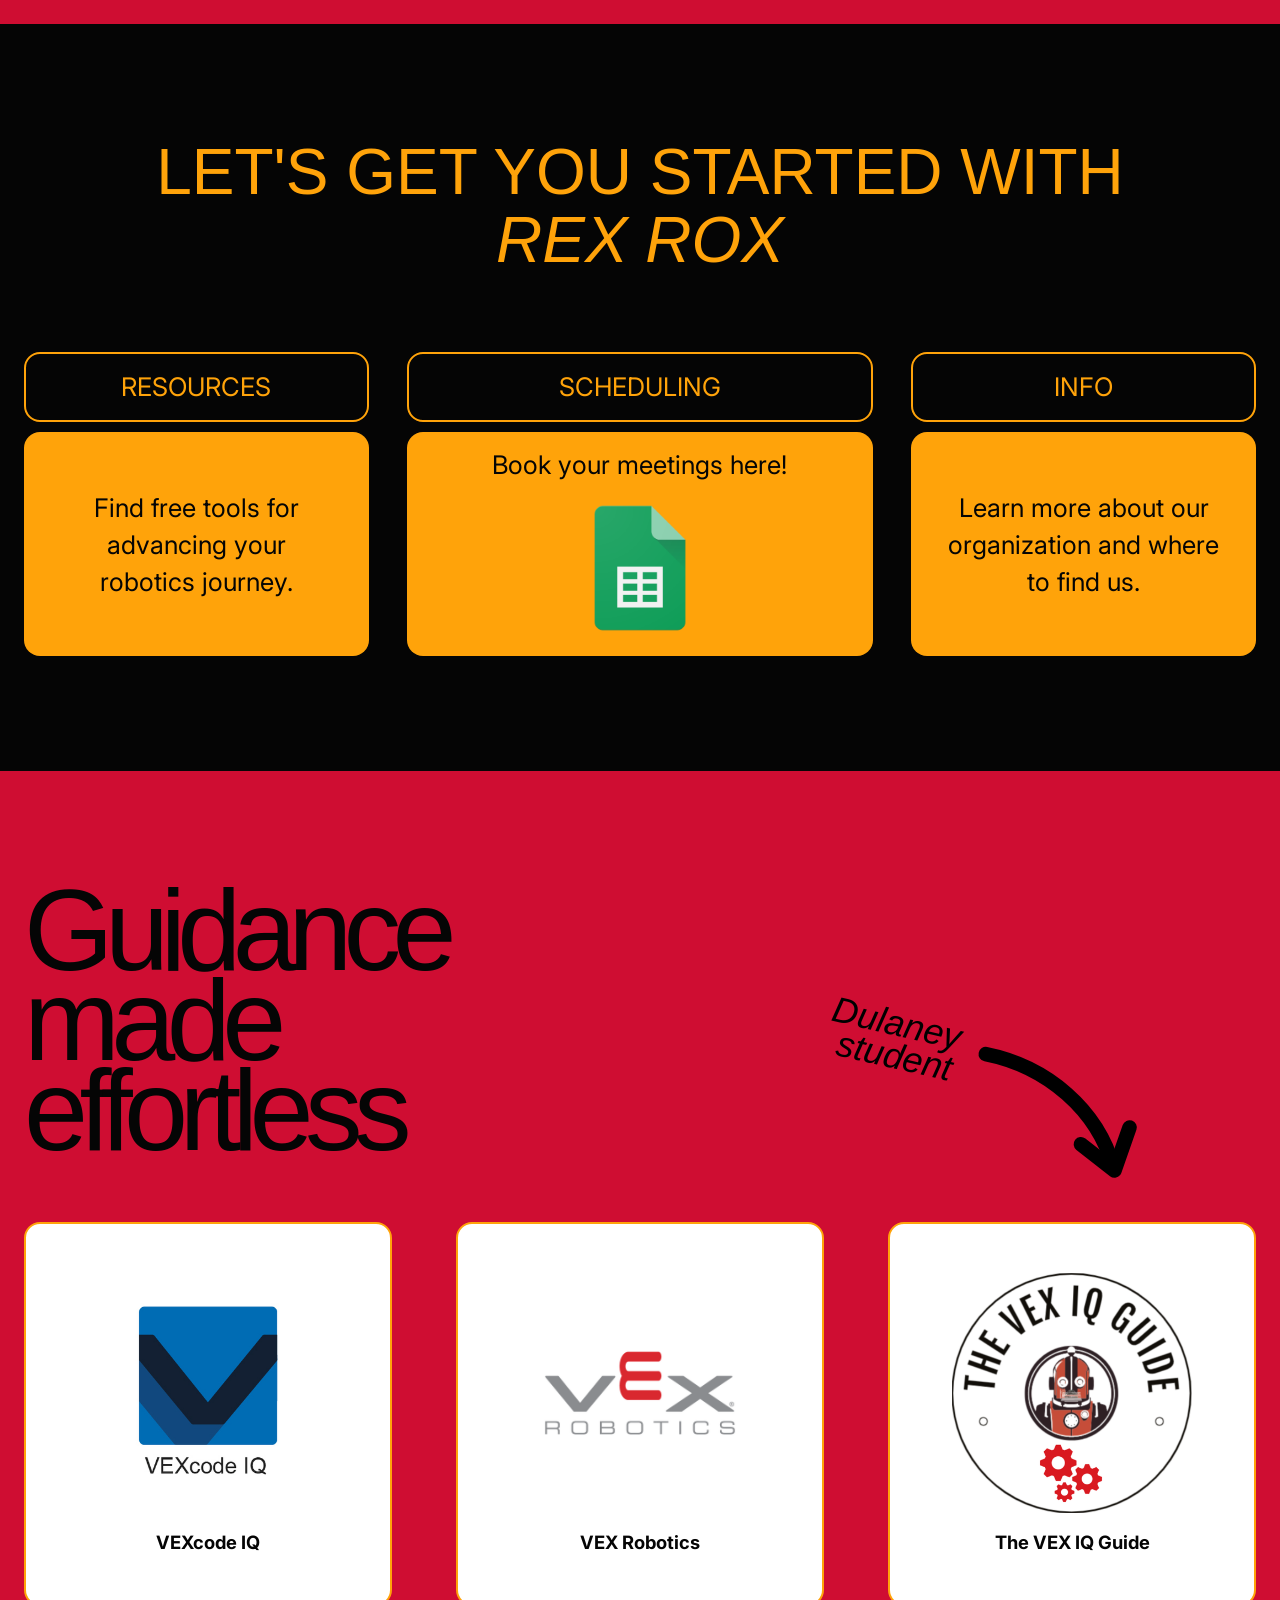
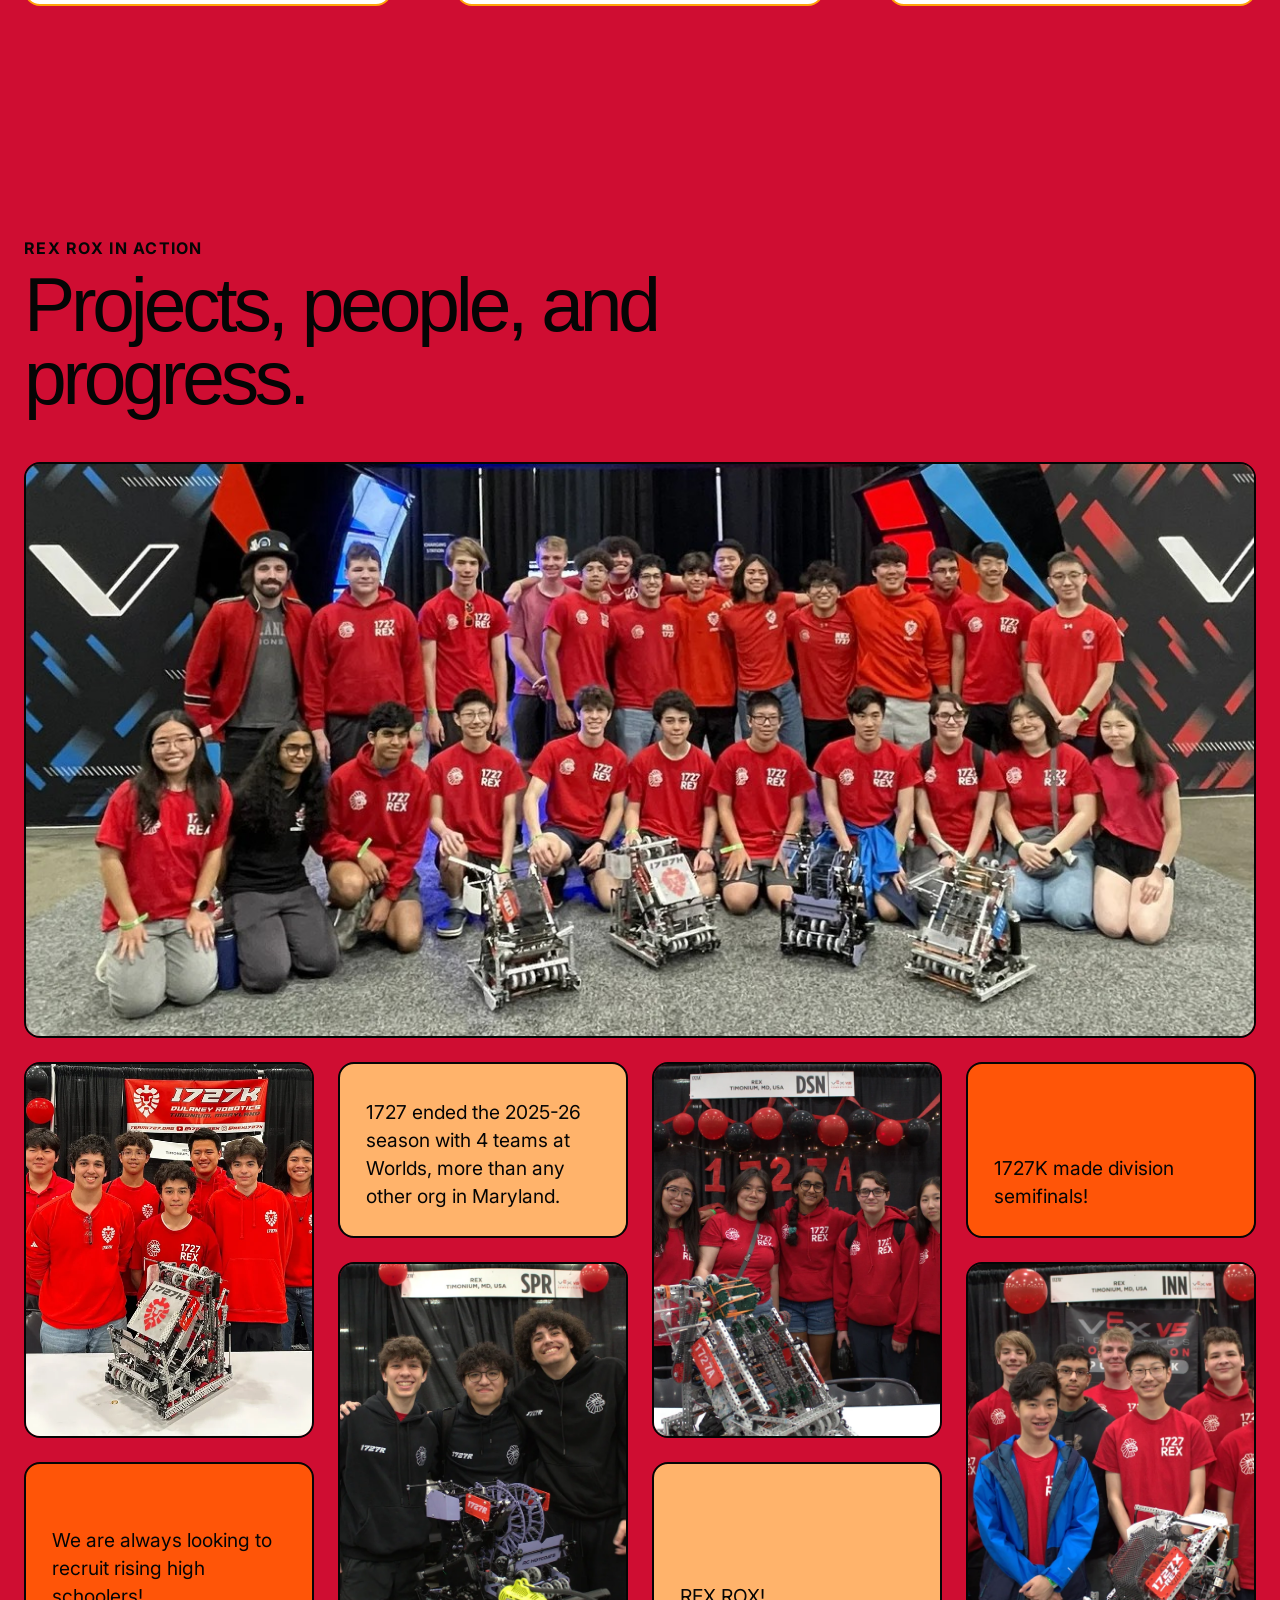
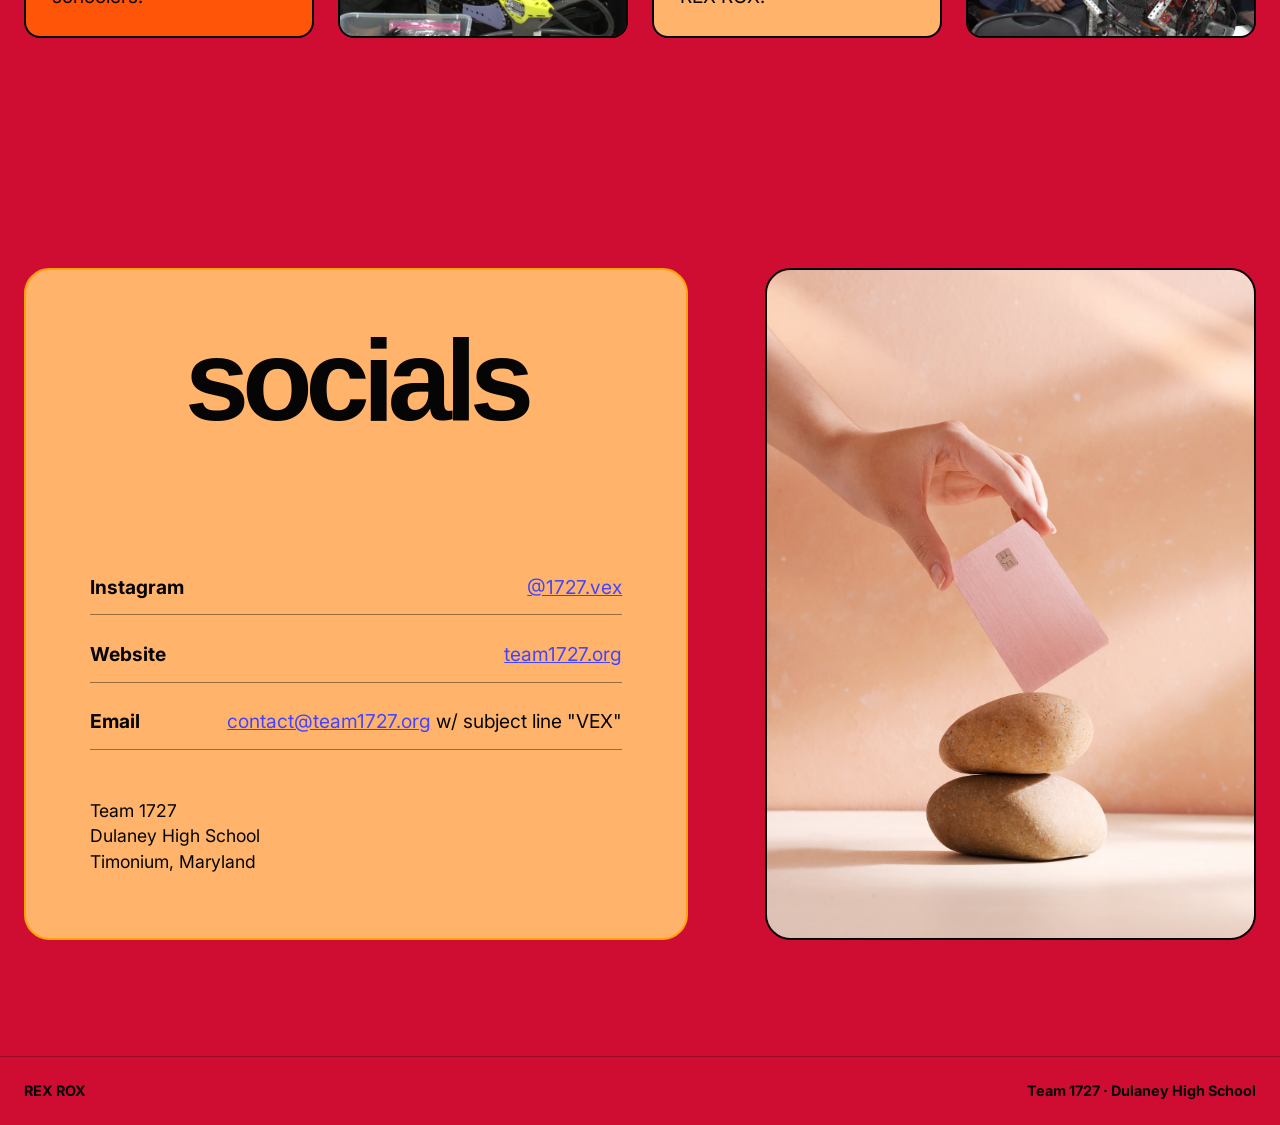
==== commit 940adeed: "Filled out about-me" ====
--- a/index.html
+++ b/index.html
@@ -158,7 +158,7 @@
                 </figure>
                 
                 <article class="gallery-note gallery-note--orange">
-                    <p>These are 1727 but we can replace them later (placeholders)</p>
+                    <p>1727K made division semifinals!</p>
                 </article>
 
                 <figure class="gallery-item gallery-item--tall">
@@ -170,11 +170,11 @@
                 </figure>
 
                 <article class="gallery-note gallery-note--orange">
-                    <p>Placeholder</p>
+                    <p>We are always looking to recruit rising high schoolers!</p>
                 </article>
 
                 <article class="gallery-note gallery-note--peach">
-                    <p>Placeholder</p>
+                    <p>REX ROX!</p>
                 </article>
                 
             </div>
